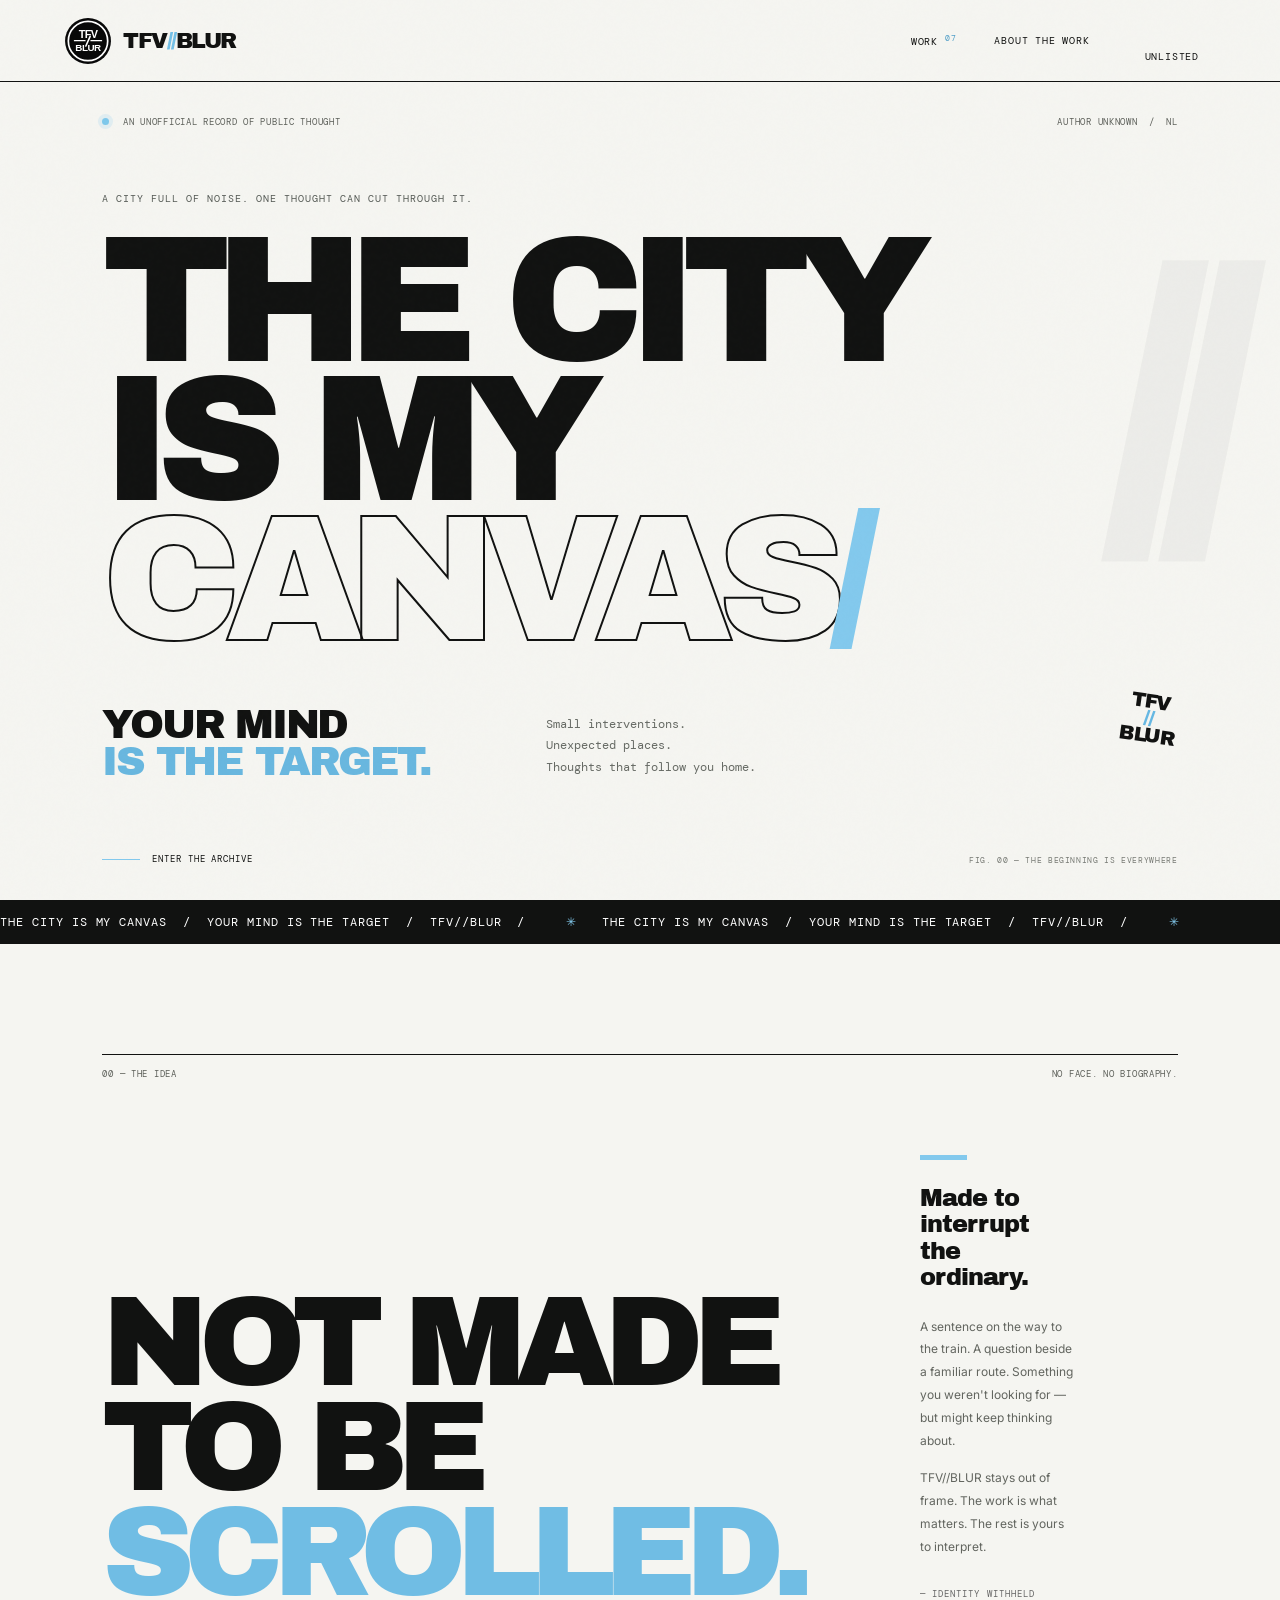
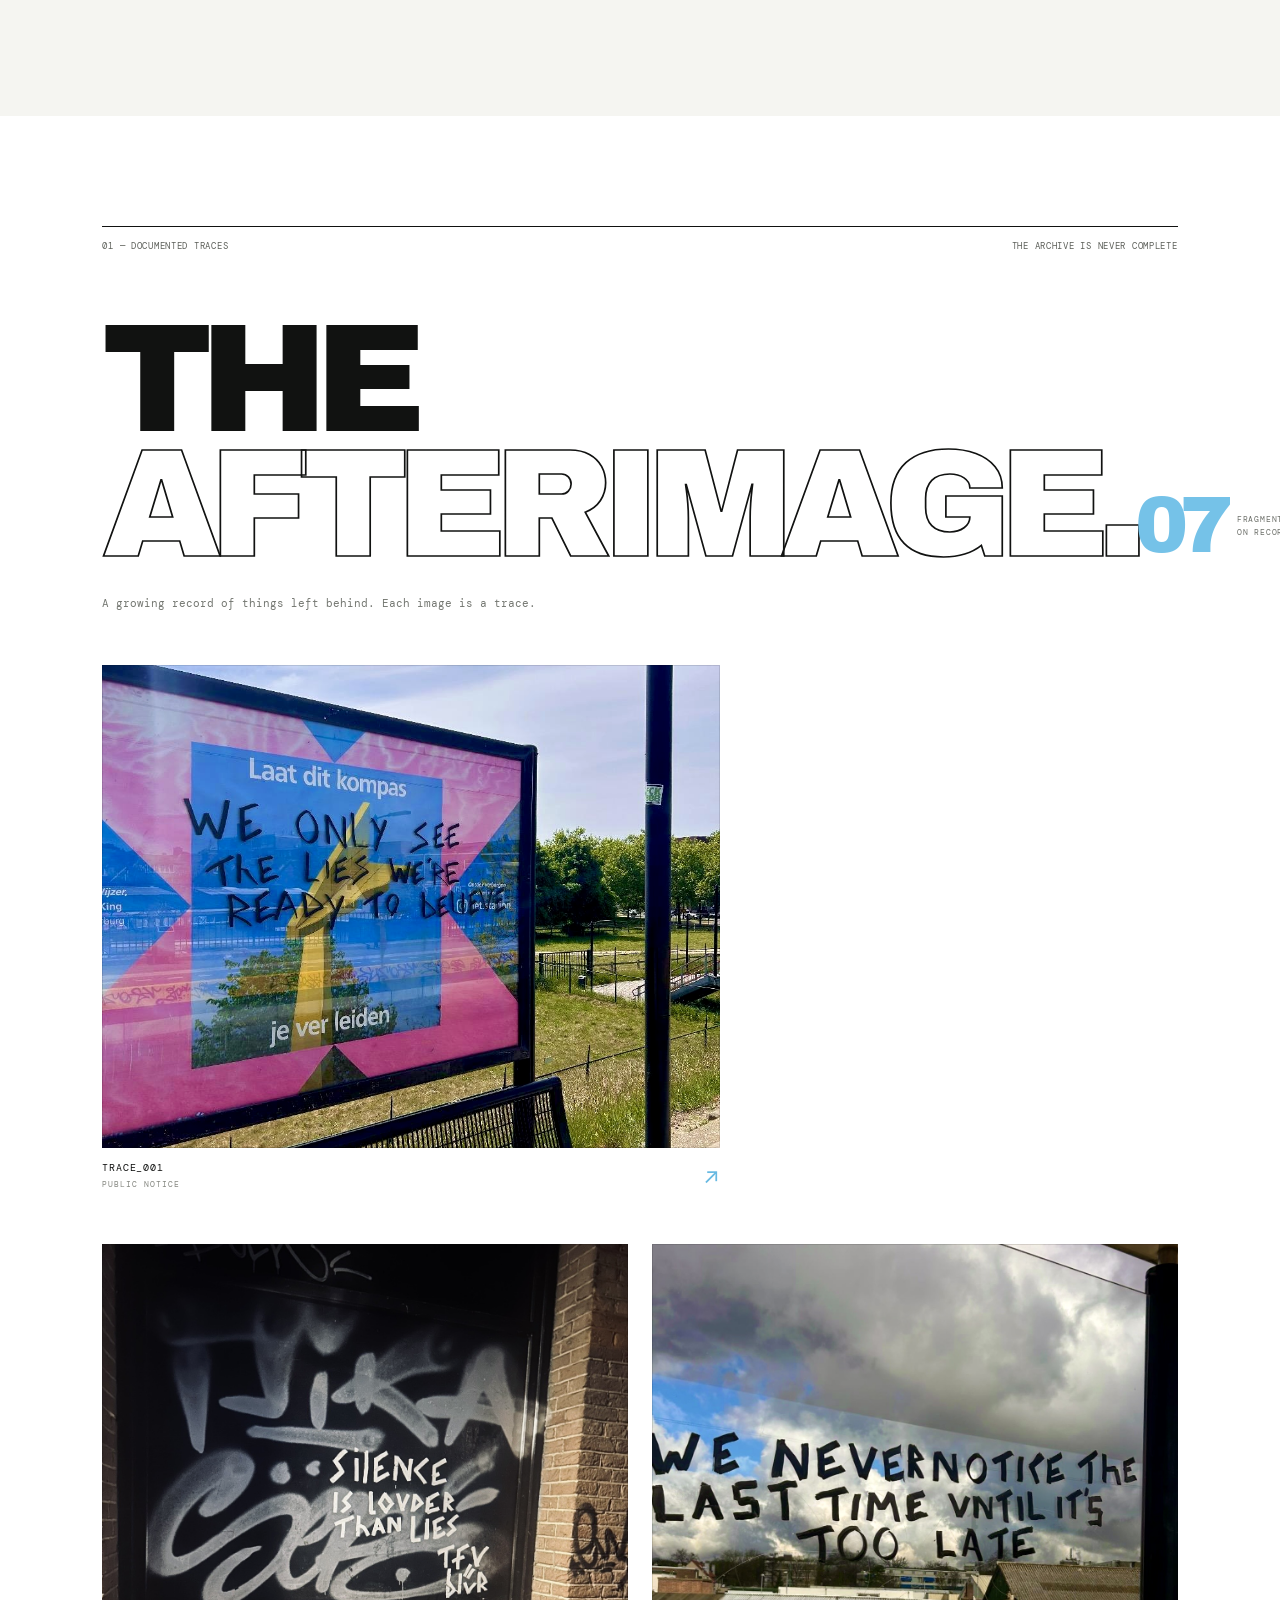
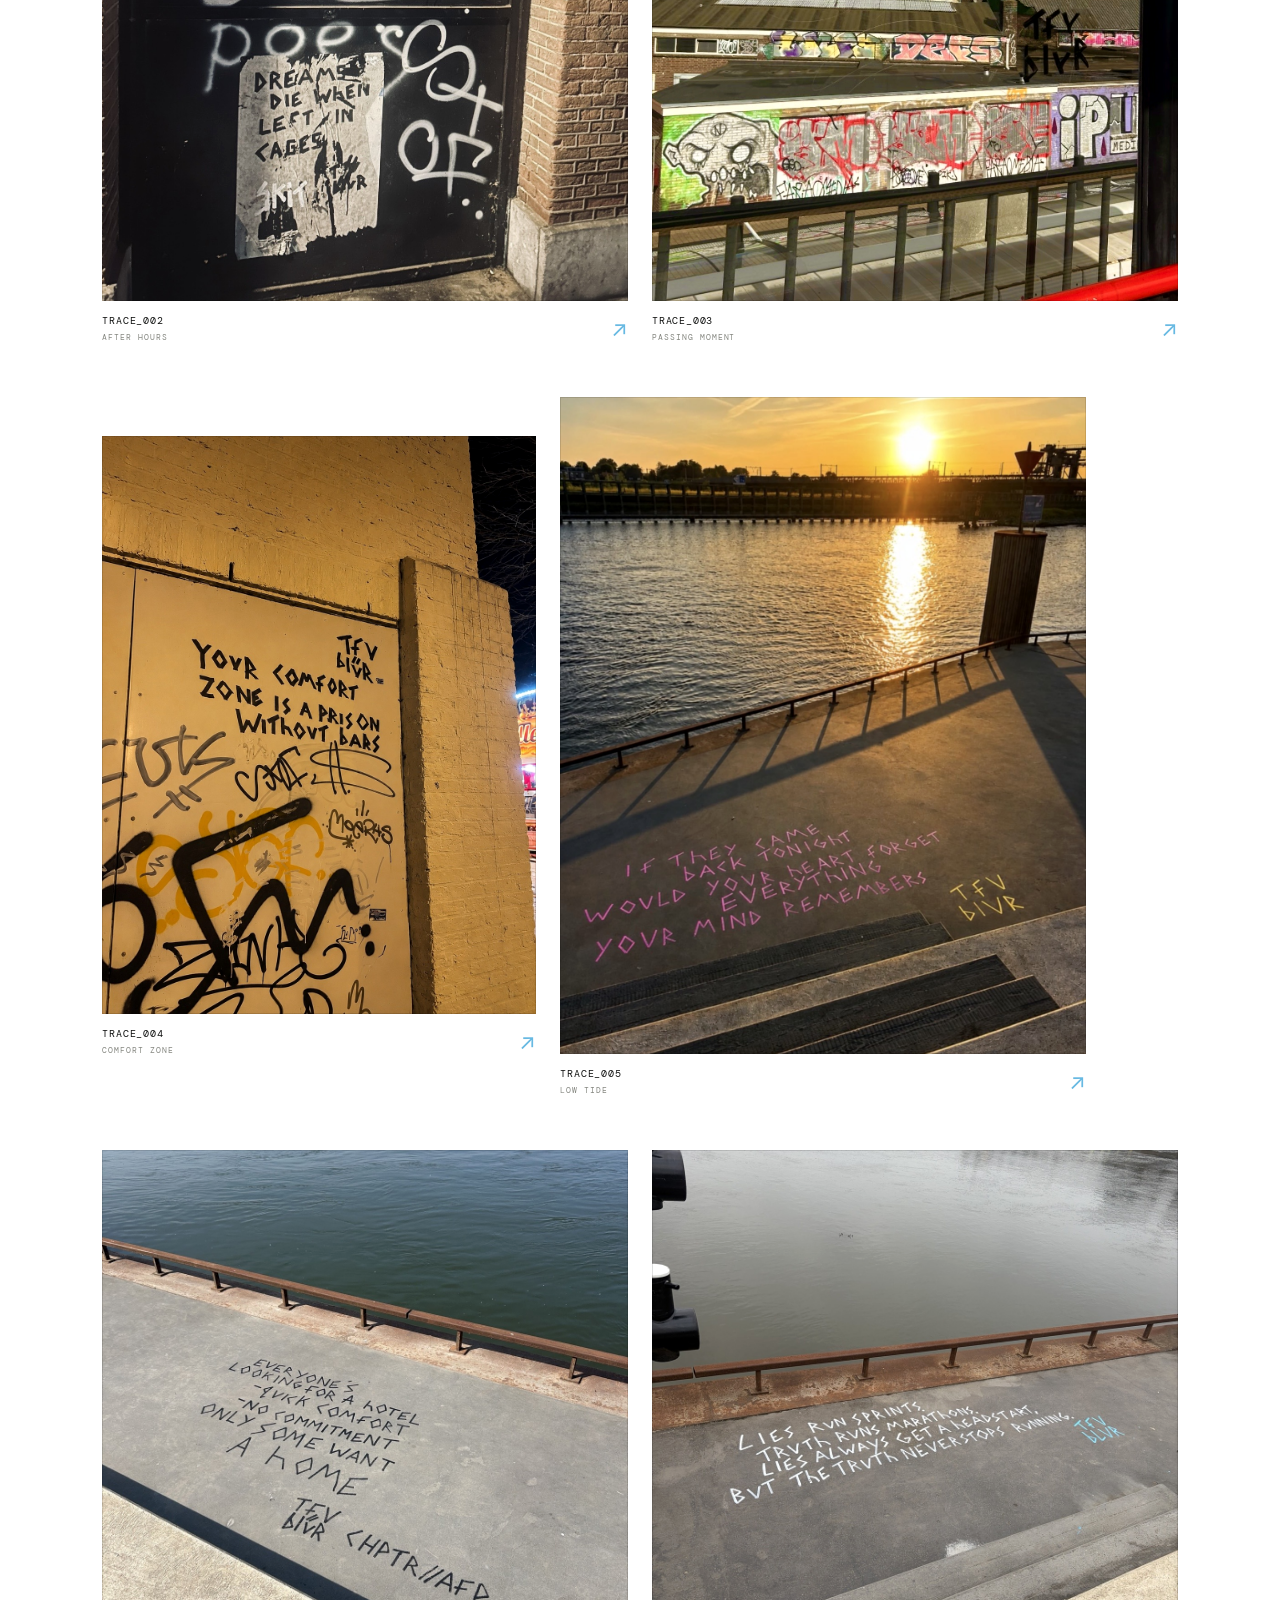
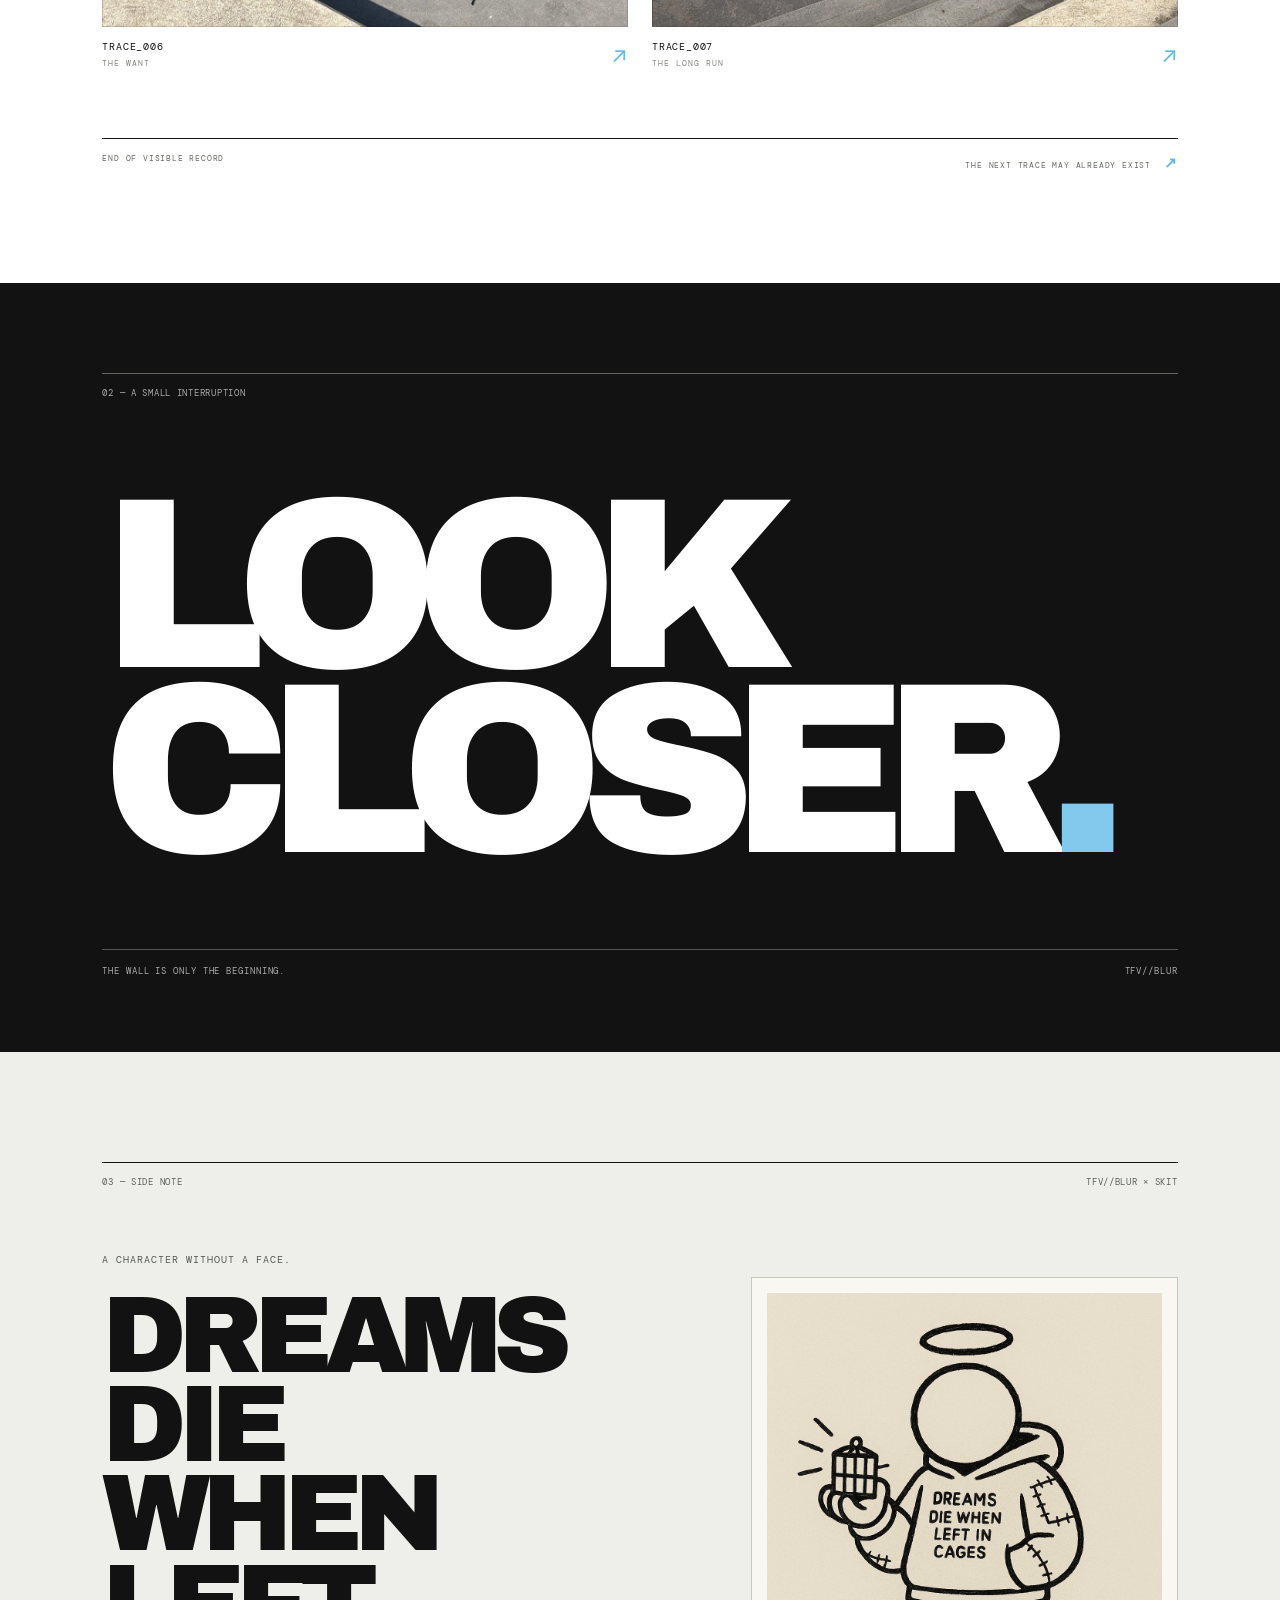
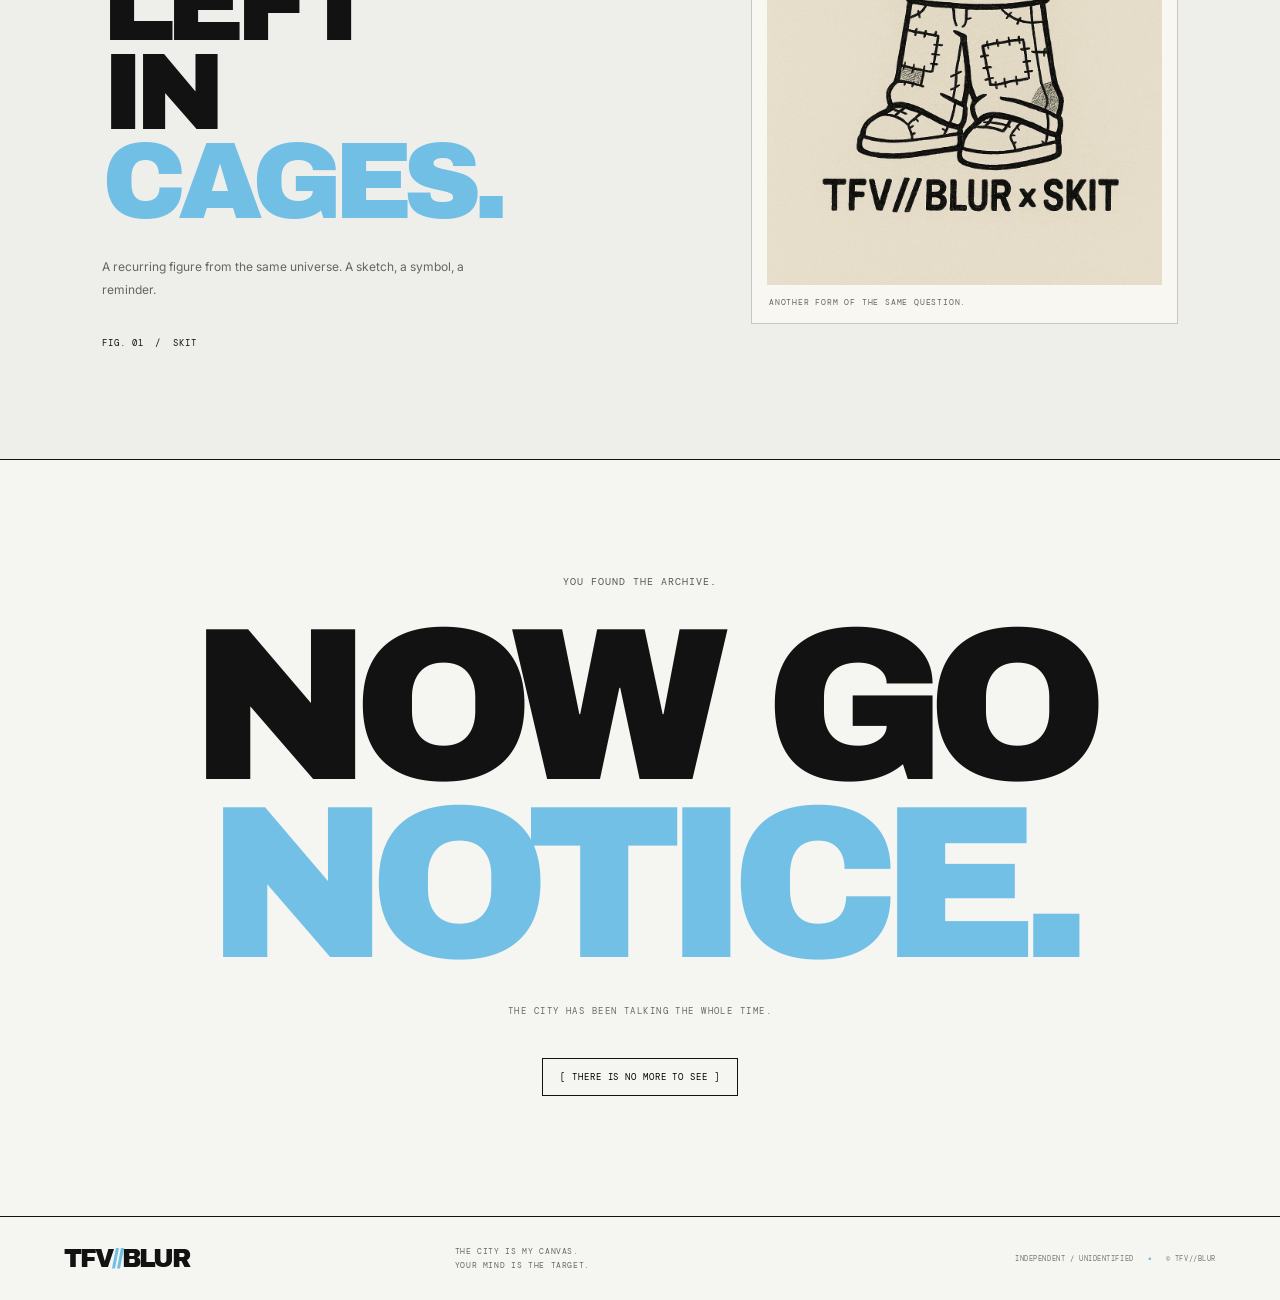
==== index.html @ 95da9dfd "Add files via upload" ====
<!doctype html>
<html lang="en">
<head>
  <meta charset="utf-8">
  <meta name="viewport" content="width=device-width, initial-scale=1">
  <meta name="theme-color" content="#f5f5f1">
  <meta name="description" content="TFV//BLUR — anonymous street interventions. The city is my canvas. Your mind is the target.">
  <title>TFV//BLUR — The city is my canvas</title>
  <link rel="icon" type="image/svg+xml" href="tfv-blur-mark.svg">
  <link rel="stylesheet" href="style.css">
</head>
<body>
  <div class="grain" aria-hidden="true"></div>
  <header class="header">
    <a class="identity" href="#home" aria-label="TFV//BLUR home">
      <img src="tfv-blur-mark.svg" alt="TFV//BLUR emblem">
      <span>TFV<span class="slashes">//</span>BLUR</span>
    </a>
    <button class="nav-toggle" aria-expanded="false" aria-controls="navigation">INDEX <b>+</b></button>
    <nav id="navigation" class="navigation">
      <a href="#archive">WORK <sup>07</sup></a>
      <a href="#about">ABOUT THE WORK</a>
      <button class="secret-open" type="button">UNLISTED</button>
    </nav>
  </header>

  <main id="home">
    <section class="hero">
      <div class="hero-topline"><span><i class="live-dot"></i> AN UNOFFICIAL RECORD OF PUBLIC THOUGHT</span><span>AUTHOR UNKNOWN&nbsp; / &nbsp;NL</span></div>
      <div class="hero-main">
        <p class="kicker">A CITY FULL OF NOISE. ONE THOUGHT CAN CUT THROUGH IT.</p>
        <h1>THE CITY<br>IS MY <span class="outline-word">CANVAS<span class="blue-slash">/</span></span></h1>
        <div class="hero-bottom">
          <p class="target">YOUR MIND<br><span>IS THE TARGET.</span></p>
          <p class="hero-description">Small interventions.<br>Unexpected places.<br>Thoughts that follow you home.</p>
        </div>
      </div>
      <div class="hero-side-mark">TFV<br><span>//</span><br>BLUR</div>
      <a class="scroll-link" href="#archive"><span></span> ENTER THE ARCHIVE</a>
      <div class="hero-index">FIG. 00 — THE BEGINNING IS EVERYWHERE</div>
    </section>

    <div class="ticker" aria-hidden="true"><div class="ticker-track"><span>THE CITY IS MY CANVAS&nbsp; / &nbsp;YOUR MIND IS THE TARGET&nbsp; / &nbsp;TFV//BLUR&nbsp; / &nbsp;</span><span>THE CITY IS MY CANVAS&nbsp; / &nbsp;YOUR MIND IS THE TARGET&nbsp; / &nbsp;TFV//BLUR&nbsp; / &nbsp;</span></div></div>

    <section class="statement" id="about">
      <div class="section-label"><span>00 — THE IDEA</span><span>NO FACE. NO BIOGRAPHY.</span></div>
      <div class="statement-grid">
        <h2>NOT MADE<br>TO BE <span>SCROLLED.</span></h2>
        <div class="statement-copy">
          <span class="blue-rule"></span>
          <p>Made to interrupt the ordinary.</p>
          <p class="body-copy">A sentence on the way to the train. A question beside a familiar route. Something you weren't looking for — but might keep thinking about.</p>
          <p class="body-copy">TFV//BLUR stays out of frame. The work is what matters. The rest is yours to interpret.</p>
          <span class="signature">— IDENTITY WITHHELD</span>
        </div>
      </div>
    </section>

    <section class="archive" id="archive">
      <div class="section-label"><span>01 — DOCUMENTED TRACES</span><span>THE ARCHIVE IS NEVER COMPLETE</span></div>
      <div class="archive-heading"><h2>THE<br><span>AFTERIMAGE.</span></h2><div class="archive-number"><strong>07</strong><span>FRAGMENTS<br>ON RECORD</span></div></div>
      <p class="archive-intro">A growing record of things left behind. Each image is a trace.</p>
      <div class="gallery" id="gallery">
        <button class="piece piece-large" data-piece="0" aria-label="View artwork 001"><span class="photo"><img src="artwork-01.jpg" alt="A handwritten message across a public information billboard" loading="lazy"></span><span class="piece-info"><b>TRACE_001</b><small>PUBLIC NOTICE</small><i>↗</i></span></button>
        <button class="piece" data-piece="1" aria-label="View artwork 002"><span class="photo"><img src="artwork-02.jpg" alt="A message painted on a dark urban wall" loading="lazy"></span><span class="piece-info"><b>TRACE_002</b><small>AFTER HOURS</small><i>↗</i></span></button>
        <button class="piece" data-piece="2" aria-label="View artwork 003"><span class="photo"><img src="artwork-03.jpg" alt="A handwritten thought on a glass shelter overlooking rooftops" loading="lazy"></span><span class="piece-info"><b>TRACE_003</b><small>PASSING MOMENT</small><i>↗</i></span></button>
        <button class="piece piece-tall" data-piece="3" aria-label="View artwork 004"><span class="photo"><img src="artwork-04.jpg" alt="A handwritten message on a wall in warm street light" loading="lazy"></span><span class="piece-info"><b>TRACE_004</b><small>COMFORT ZONE</small><i>↗</i></span></button>
        <button class="piece" data-piece="4" aria-label="View artwork 005"><span class="photo"><img src="artwork-05.jpg" alt="A pink handwritten message on a waterside promenade at sunset" loading="lazy"></span><span class="piece-info"><b>TRACE_005</b><small>LOW TIDE</small><i>↗</i></span></button>
        <button class="piece piece-wide" data-piece="5" aria-label="View artwork 006"><span class="photo"><img src="artwork-06.jpg" alt="A handwritten message on a riverside concrete walkway" loading="lazy"></span><span class="piece-info"><b>TRACE_006</b><small>THE WANT</small><i>↗</i></span></button>
        <button class="piece piece-wide" data-piece="6" aria-label="View artwork 007"><span class="photo"><img src="artwork-07.jpg" alt="A white handwritten message beside the water" loading="lazy"></span><span class="piece-info"><b>TRACE_007</b><small>THE LONG RUN</small><i>↗</i></span></button>
      </div>
      <div class="archive-end"><span>END OF VISIBLE RECORD</span><span>THE NEXT TRACE MAY ALREADY EXIST <b>↗</b></span></div>
    </section>

    <section class="blackout"><div class="blackout-inner"><span class="section-label">02 — A SMALL INTERRUPTION</span><p>LOOK<br>CLOSER<span class="blue-slash">.</span></p><div class="blackout-foot"><span>THE WALL IS ONLY THE BEGINNING.</span><span>TFV//BLUR</span></div></div></section>

    <section class="side-project">
      <div class="section-label"><span>03 — SIDE NOTE</span><span>TFV//BLUR × SKIT</span></div>
      <div class="skit-layout"><div class="skit-copy"><p class="kicker">A CHARACTER WITHOUT A FACE.</p><h2>DREAMS DIE<br>WHEN LEFT<br>IN <span>CAGES.</span></h2><p>A recurring figure from the same universe. A sketch, a symbol, a reminder.</p><span class="skit-credit">FIG. 01&nbsp; / &nbsp;SKIT</span></div><figure><img src="skit-halo.jpg" alt="Faceless SKIT character holding a small cage" loading="lazy"><figcaption>ANOTHER FORM OF THE SAME QUESTION.</figcaption></figure></div>
    </section>

    <section class="closing"><span class="kicker">YOU FOUND THE ARCHIVE.</span><h2>NOW GO<br><span>NOTICE.</span></h2><p>THE CITY HAS BEEN TALKING THE WHOLE TIME.</p><button class="secret-open closing-secret" type="button">[ THERE IS NO MORE TO SEE ]</button></section>
  </main>

  <footer class="footer"><a href="#home" class="footer-logo">TFV<span>//</span>BLUR</a><p>THE CITY IS MY CANVAS.<br>YOUR MIND IS THE TARGET.</p><div class="footer-meta"><span>INDEPENDENT / UNIDENTIFIED</span><button class="dot-secret" aria-label="A tiny secret" title="?">·</button><span>© TFV//BLUR</span></div></footer>

  <div class="viewer" id="viewer" aria-hidden="true"><button class="viewer-close" aria-label="Close">×</button><button class="viewer-prev" aria-label="Previous">←</button><figure><img id="viewer-image" src="" alt=""><figcaption><span id="viewer-id"></span><span id="viewer-tag"></span></figcaption></figure><button class="viewer-next" aria-label="Next">→</button></div>
  <div class="terminal" id="terminal" aria-hidden="true"><div class="terminal-box"><div class="terminal-head"><span>UNKNOWN CONSOLE / TFV//BLUR</span><button class="terminal-close" aria-label="Close">×</button></div><div class="terminal-body"><div id="terminal-output"><p>CONNECTION FOUND.</p><p>IDENTITY: WITHHELD.</p><p>TYPE <b>help</b> TO CONTINUE.</p></div><form id="terminal-form"><label for="terminal-input">visitor@street:~$</label><input id="terminal-input" autocomplete="off" spellcheck="false"></form></div></div></div>
  <script src="script.js"></script>
</body>
</html>
---- style.css ----
@import url('https://fonts.googleapis.com/css2?family=Archivo+Black&family=DM+Mono:wght@400;500&family=Inter:wght@400;500;600;700;800;900&display=swap');
:root{--paper:#f5f5f1;--white:#fff;--ink:#111211;--muted:#747671;--blue:#83c9ed;--line:#c9cbc6;--display:'Archivo Black','Arial Black',Impact,sans-serif;--body:Inter,Arial,sans-serif;--mono:'DM Mono',monospace}*{box-sizing:border-box}html{scroll-behavior:smooth}body{margin:0;background:var(--paper);color:var(--ink);font-family:var(--body);-webkit-font-smoothing:antialiased}.grain{position:fixed;inset:0;pointer-events:none;z-index:30;opacity:.08;background-image:url("data:image/svg+xml,%3Csvg viewBox='0 0 180 180' xmlns='http://www.w3.org/2000/svg'%3E%3Cfilter id='n'%3E%3CfeTurbulence type='fractalNoise' baseFrequency='.9' numOctaves='3' stitchTiles='stitch'/%3E%3C/filter%3E%3Crect width='100%25' height='100%25' filter='url(%23n)' opacity='.18'/%3E%3C/svg%3E")}.header{height:82px;padding:0 5vw;display:flex;align-items:center;justify-content:space-between;border-bottom:1px solid var(--ink);background:var(--paper);position:relative;z-index:10}.identity{display:flex;align-items:center;gap:11px;text-decoration:none;color:var(--ink);font:22px var(--display);letter-spacing:-1.5px}.identity img{width:48px;height:48px;display:block}.slashes,.footer-logo span{color:#72bfe6}.navigation{display:flex;gap:38px;align-items:center}.navigation a,.navigation button,.nav-toggle{font:10px var(--mono);letter-spacing:.08em;color:var(--ink);text-decoration:none;background:none;border:0;cursor:pointer}.navigation a:hover,.navigation button:hover{color:#4c9dc7}.navigation sup{color:#4c9dc7}.nav-toggle{display:none}.hero{min-height:760px;height:calc(100svh - 82px);max-height:1020px;position:relative;padding:35px 8vw 75px;display:flex;flex-direction:column;justify-content:center;overflow:hidden}.hero:after{content:'//';position:absolute;right:5vw;top:22%;font:clamp(180px,30vw,430px)/.8 var(--display);letter-spacing:-.13em;color:rgba(0,0,0,.035);pointer-events:none}.hero-topline,.section-label{display:flex;justify-content:space-between;gap:20px;font:9px var(--mono);letter-spacing:.08em;color:#5d605a}.hero-topline{position:absolute;top:34px;left:8vw;right:8vw}.live-dot{display:inline-block;width:7px;height:7px;border-radius:50%;background:#7ec8eb;margin-right:8px;box-shadow:0 0 0 4px rgba(126,200,235,.18)}.hero-main{position:relative;z-index:1;margin-top:30px}.kicker{font:10px var(--mono);letter-spacing:.1em;color:#555a55;margin:0 0 27px}.hero h1{font:clamp(90px,14vw,205px)/.78 var(--display);letter-spacing:-.09em;text-transform:uppercase;margin:0;max-width:1100px}.outline-word{color:transparent;-webkit-text-stroke:2px var(--ink);position:relative}.blue-slash{color:var(--blue);-webkit-text-stroke:0}.hero-bottom{display:flex;align-items:flex-end;gap:9vw;margin-top:55px}.target{font:clamp(24px,3.2vw,43px)/.91 var(--display);letter-spacing:-.055em;margin:0}.target span{color:#68b7df}.hero-description{font:12px/1.8 var(--mono);color:#666a64;margin:0 0 2px}.hero-side-mark{position:absolute;right:8vw;bottom:19%;font:20px/.86 var(--display);text-align:center;letter-spacing:-.06em;transform:rotate(8deg)}.hero-side-mark span{color:#65b8e3}.scroll-link{position:absolute;bottom:35px;left:8vw;text-decoration:none;color:var(--ink);font:9px var(--mono);letter-spacing:.1em;display:flex;align-items:center;gap:12px}.scroll-link span{height:1px;width:38px;background:var(--blue)}.hero-index{position:absolute;bottom:35px;right:8vw;color:#777a74;font:8px var(--mono);letter-spacing:.08em}.ticker{overflow:hidden;background:var(--ink);color:var(--white);border-top:1px solid var(--ink);border-bottom:1px solid var(--ink);white-space:nowrap;padding:13px 0}.ticker-track{display:flex;width:max-content;animation:marquee 34s linear infinite}.ticker-track span{font:12px var(--mono);letter-spacing:.08em;padding-right:25px}.ticker-track span:after{content:'✳';color:var(--blue);padding-left:25px}@keyframes marquee{to{transform:translateX(-50%)}}.statement,.archive,.side-project{padding:110px 8vw}.section-label{border-top:1px solid var(--ink);padding-top:13px}.statement-grid{display:grid;grid-template-columns:1.4fr .6fr;gap:9vw;margin-top:75px;align-items:end}.statement h2,.archive-heading h2,.skit-copy h2,.closing h2{font:clamp(70px,10vw,145px)/.82 var(--display);letter-spacing:-.085em;margin:0;text-transform:uppercase}.statement h2 span{color:#70bde4}.statement-copy{max-width:380px;padding-bottom:6px}.blue-rule{display:block;width:47px;height:5px;background:var(--blue);margin-bottom:25px}.statement-copy>p:first-of-type{font:24px/1.1 var(--display);letter-spacing:-.04em;margin:0 0 25px}.body-copy{font:12px/1.9 var(--body);color:#62655f;margin:0 0 15px}.signature{display:block;margin-top:29px;font:9px var(--mono);letter-spacing:.12em;color:#666}.archive{background:#fff}.archive-heading{display:flex;justify-content:space-between;align-items:flex-end;margin-top:65px}.archive-heading h2{font-size:clamp(80px,12vw,170px)}.archive-heading h2 span{color:transparent;-webkit-text-stroke:1.7px var(--ink)}.archive-number{display:flex;align-items:center;gap:12px;padding-bottom:10px}.archive-number strong{font:80px/.8 var(--display);letter-spacing:-.1em;color:#75c2e8}.archive-number span{font:8px/1.7 var(--mono);letter-spacing:.1em;color:#6d706a}.archive-intro{font:11px var(--mono);color:#747771;margin:28px 0 55px}.gallery{display:grid;grid-template-columns:repeat(12,1fr);gap:55px 24px}.piece{grid-column:span 6;border:0;padding:0;background:none;text-align:left;cursor:pointer;min-width:0;color:var(--ink)}.piece-large{grid-column:span 7}.piece-tall{grid-column:span 5}.piece-wide{grid-column:span 6}.photo{display:block;overflow:hidden;background:#e7e8e4;aspect-ratio:4/5;position:relative}.piece-large .photo{aspect-ratio:1.28}.piece-tall .photo{aspect-ratio:3/4}.piece-wide .photo{aspect-ratio:1.1}.photo:after{content:'';position:absolute;inset:0;border:1px solid rgba(0,0,0,.12);pointer-events:none}.photo img{width:100%;height:100%;display:block;object-fit:cover;transition:transform .65s cubic-bezier(.2,.7,.2,1),filter .4s;filter:contrast(1.025)}.piece:hover .photo img{transform:scale(1.025);filter:contrast(1.08)}.piece-info{display:grid;grid-template-columns:1fr auto;grid-template-rows:auto auto;padding-top:13px;gap:5px 15px}.piece-info b{font:10px var(--mono);letter-spacing:.08em}.piece-info small{font:8px var(--mono);letter-spacing:.12em;color:#858780}.piece-info i{grid-column:2;grid-row:1/3;font:22px var(--body);font-style:normal;color:#67b9e2;align-self:center}.archive-end{margin-top:70px;border-top:1px solid var(--ink);padding-top:14px;display:flex;justify-content:space-between;gap:20px;font:8px var(--mono);letter-spacing:.1em;color:#696c66}.archive-end b{color:#65b8e3;font-size:15px;margin-left:7px}.blackout{background:var(--ink);color:var(--white);padding:90px 8vw 75px;overflow:hidden}.blackout-inner{max-width:1400px;margin:auto}.blackout .section-label{border-color:#646660;color:#aaa}.blackout p{font:clamp(100px,19vw,260px)/.76 var(--display);letter-spacing:-.1em;margin:95px 0 85px}.blackout-foot{display:flex;justify-content:space-between;border-top:1px solid #555;padding-top:15px;font:9px var(--mono);letter-spacing:.1em;color:#aaa}.side-project{background:#eeefeb}.skit-layout{display:grid;grid-template-columns:1fr .8fr;gap:9vw;align-items:center;margin-top:65px}.skit-copy .kicker{margin-bottom:25px}.skit-copy h2{font-size:clamp(65px,8.5vw,120px)}.skit-copy h2 span{color:#72bfe6}.skit-copy>p:not(.kicker){font:12px/1.9 var(--body);color:#646760;max-width:370px;margin-top:30px}.skit-credit{display:block;margin-top:35px;font:9px var(--mono);letter-spacing:.1em}.skit-layout figure{margin:0;max-width:480px;background:#f8f7f2;padding:15px;border:1px solid #c5c7c1}.skit-layout figure img{display:block;width:100%;mix-blend-mode:multiply}.skit-layout figcaption{font:8px var(--mono);letter-spacing:.1em;padding:12px 2px 1px;color:#666}.closing{padding:115px 8vw 120px;text-align:center;background:var(--paper);border-top:1px solid var(--ink)}.closing .kicker{display:block}.closing h2{font-size:clamp(100px,17vw,230px);margin:30px 0}.closing h2 span{color:#73c0e7}.closing>p{font:9px var(--mono);letter-spacing:.16em;color:#676b65}.secret-open{margin-top:32px;border:1px solid var(--ink);background:transparent;padding:12px 17px;font:9px var(--mono);letter-spacing:.1em;cursor:pointer;transition:background .2s,color .2s}.secret-open:hover{background:var(--ink);color:white}.footer{border-top:1px solid var(--ink);padding:27px 5vw;display:grid;grid-template-columns:1fr 1fr 1fr;align-items:center;gap:20px}.footer-logo{font:25px var(--display);letter-spacing:-.08em;text-decoration:none;color:var(--ink)}.footer>p{font:8px/1.8 var(--mono);letter-spacing:.08em;color:#676b65;margin:0}.footer-meta{display:flex;justify-content:flex-end;align-items:center;gap:13px;flex-wrap:wrap;font:7px var(--mono);letter-spacing:.08em;color:#777}.dot-secret{border:0;background:none;color:#6bbbe4;font-size:22px;cursor:pointer;padding:0}.viewer,.terminal{position:fixed;inset:0;z-index:50;display:none;align-items:center;justify-content:center;background:rgba(10,11,10,.96);padding:25px}.viewer.open,.terminal.open{display:flex}.viewer figure{margin:0;width:min(760px,78vw);max-height:88vh;display:flex;flex-direction:column;align-items:center}.viewer figure img{max-width:100%;max-height:76vh;object-fit:contain}.viewer figcaption{width:100%;display:flex;justify-content:space-between;color:var(--blue);font:9px var(--mono);letter-spacing:.1em;padding-top:15px}.viewer-close,.viewer-prev,.viewer-next{position:absolute;background:none;border:0;color:white;font-size:32px;cursor:pointer}.viewer-close{top:20px;right:28px}.viewer-prev{left:4vw}.viewer-next{right:4vw}.terminal-box{width:min(640px,100%);background:#101210;border:1px solid #6cbce4;color:#dfe4df;box-shadow:0 15px 80px #0008}.terminal-head{padding:13px 17px;border-bottom:1px solid #3b403d;display:flex;justify-content:space-between;font:9px var(--mono);letter-spacing:.1em}.terminal-close{background:none;border:0;color:white;font-size:20px;cursor:pointer}.terminal-body{padding:28px;font:11px/1.8 var(--mono);min-height:260px}.terminal-body p{margin:0 0 5px}.terminal-body b{color:var(--blue)}#terminal-form{display:flex;gap:10px;margin-top:18px;color:var(--blue)}#terminal-input{background:none;border:0;outline:0;color:white;font:inherit;flex:1;min-width:0}
@media(max-width:760px){.header{height:68px;padding:0 5vw}.identity{font-size:18px}.identity img{width:39px;height:39px}.nav-toggle{display:block}.navigation{display:none;position:absolute;top:68px;left:0;right:0;padding:22px 6vw;background:var(--paper);border-bottom:1px solid var(--ink);flex-direction:column;align-items:flex-start;gap:23px}.navigation.open{display:flex}.hero{height:calc(90svh - 68px);min-height:610px;padding:35px 7vw 75px}.hero-topline{left:7vw;right:7vw;top:24px;font-size:7px}.hero-topline span:last-child{display:none}.hero h1{font-size:clamp(75px,16vw,125px)}.hero-main{margin-top:10px}.kicker{font-size:8px;line-height:1.6;max-width:260px}.hero-bottom{margin-top:42px;gap:20px;align-items:flex-start;flex-direction:column}.target{font-size:32px}.hero-description{font-size:10px}.hero-side-mark{right:8vw;bottom:17%;font-size:14px}.hero-index{display:none}.scroll-link{left:7vw;bottom:29px}.statement,.archive,.side-project{padding:75px 7vw}.section-label{font-size:7px}.statement-grid{grid-template-columns:1fr;gap:38px;margin-top:55px}.statement h2{font-size:clamp(63px,14vw,100px)}.statement-copy{max-width:440px}.archive-heading{margin-top:55px}.archive-heading h2{font-size:clamp(65px,14vw,105px)}.archive-number strong{font-size:52px}.archive-number span{font-size:6px}.archive-intro{font-size:9px;margin:23px 0 37px}.gallery{gap:34px 12px}.piece,.piece-large,.piece-tall,.piece-wide{grid-column:span 6}.piece-large,.piece-wide{grid-column:span 12}.piece .photo,.piece-tall .photo{aspect-ratio:3/4}.piece-large .photo,.piece-wide .photo{aspect-ratio:1.18}.piece-info b{font-size:8px}.piece-info small{font-size:7px}.archive-end{font-size:6px;margin-top:45px}.blackout{padding:75px 7vw 55px}.blackout p{font-size:clamp(90px,19vw,150px);margin:80px 0}.blackout-foot{font-size:7px}.skit-layout{grid-template-columns:1fr;gap:42px;margin-top:50px}.skit-copy h2{font-size:clamp(62px,13vw,100px)}.skit-layout figure{width:min(100%,420px);margin:auto}.closing{padding:85px 6vw}.closing h2{font-size:clamp(85px,18vw,140px)}.closing>p{font-size:7px}.footer{grid-template-columns:1fr 1fr;padding:23px 7vw}.footer>p{grid-column:1/-1;grid-row:2}.footer-meta{font-size:6px}.viewer{padding:15px}.viewer figure{width:88vw}.viewer-prev{left:4px;font-size:24px}.viewer-next{right:4px;font-size:24px}.viewer-close{right:13px;top:8px}}
@media(prefers-reduced-motion:reduce){*,*:before,*:after{scroll-behavior:auto!important;animation:none!important;transition:none!important}}
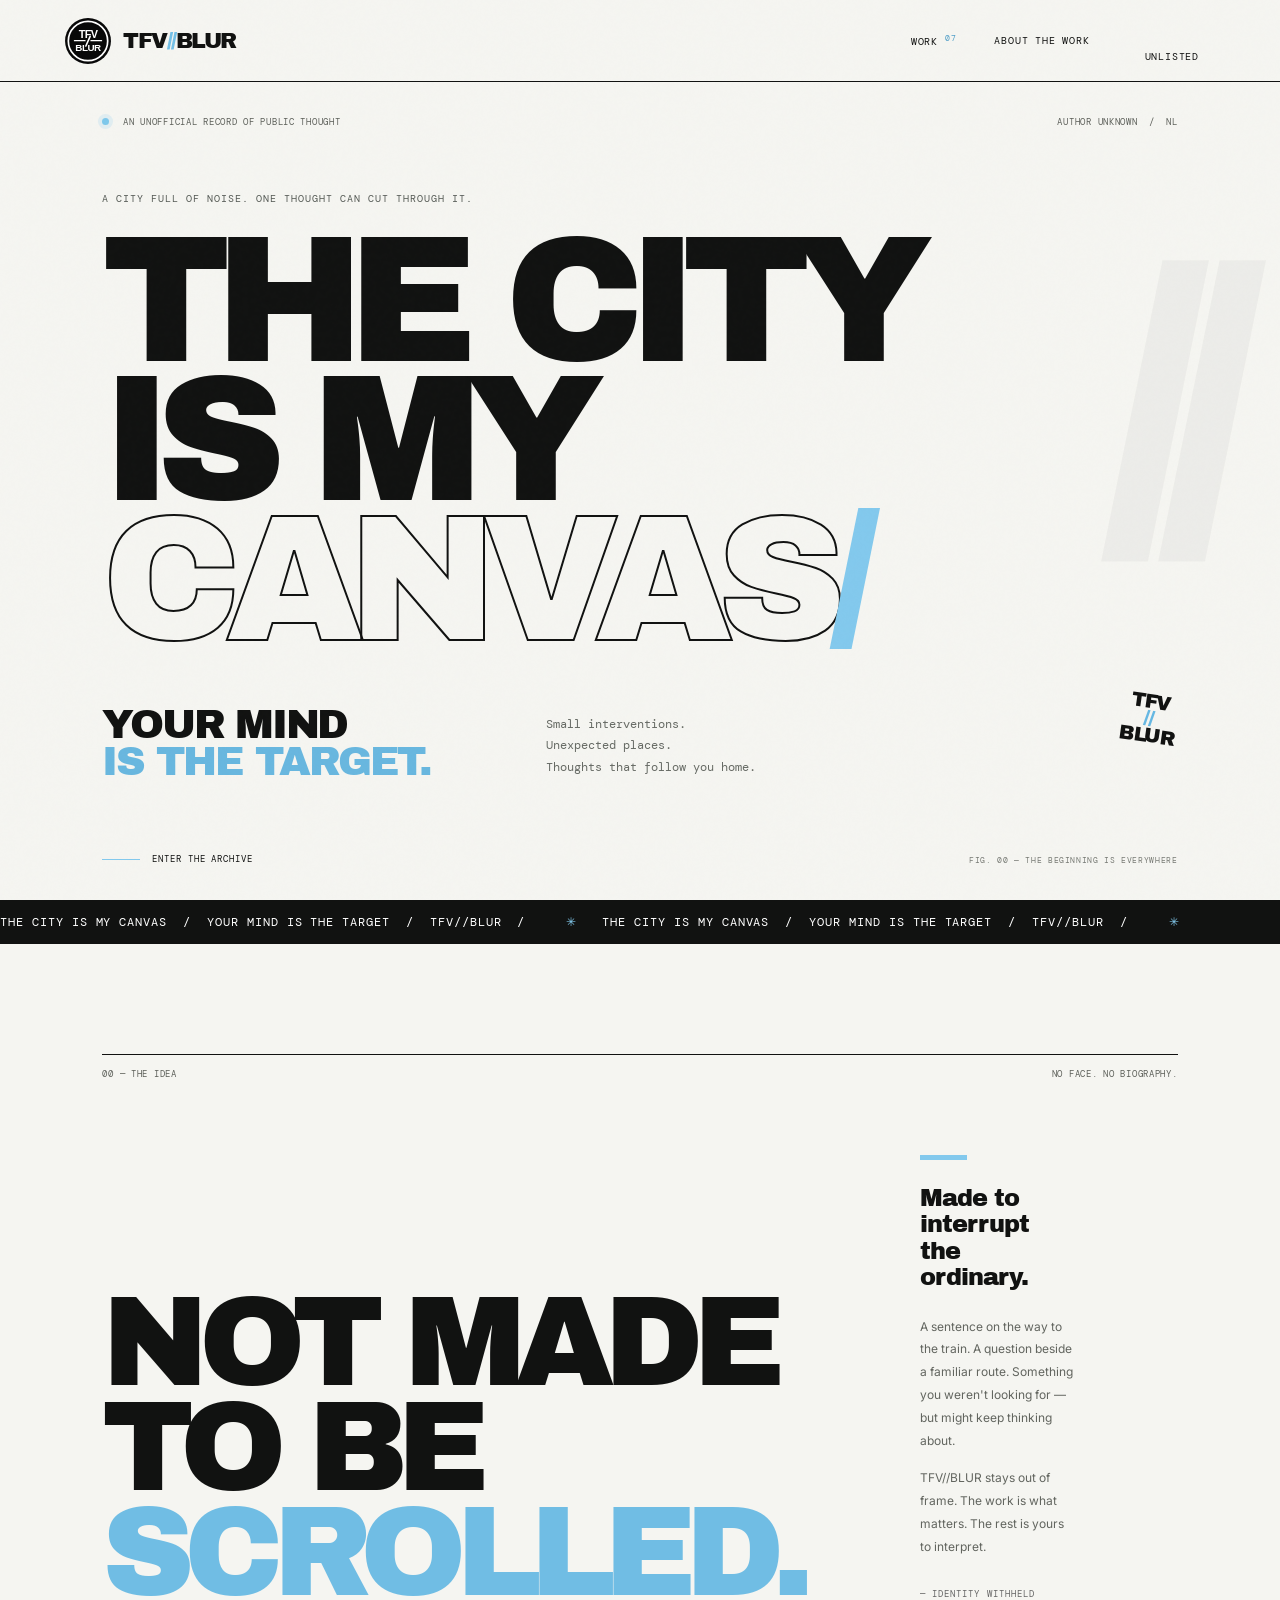
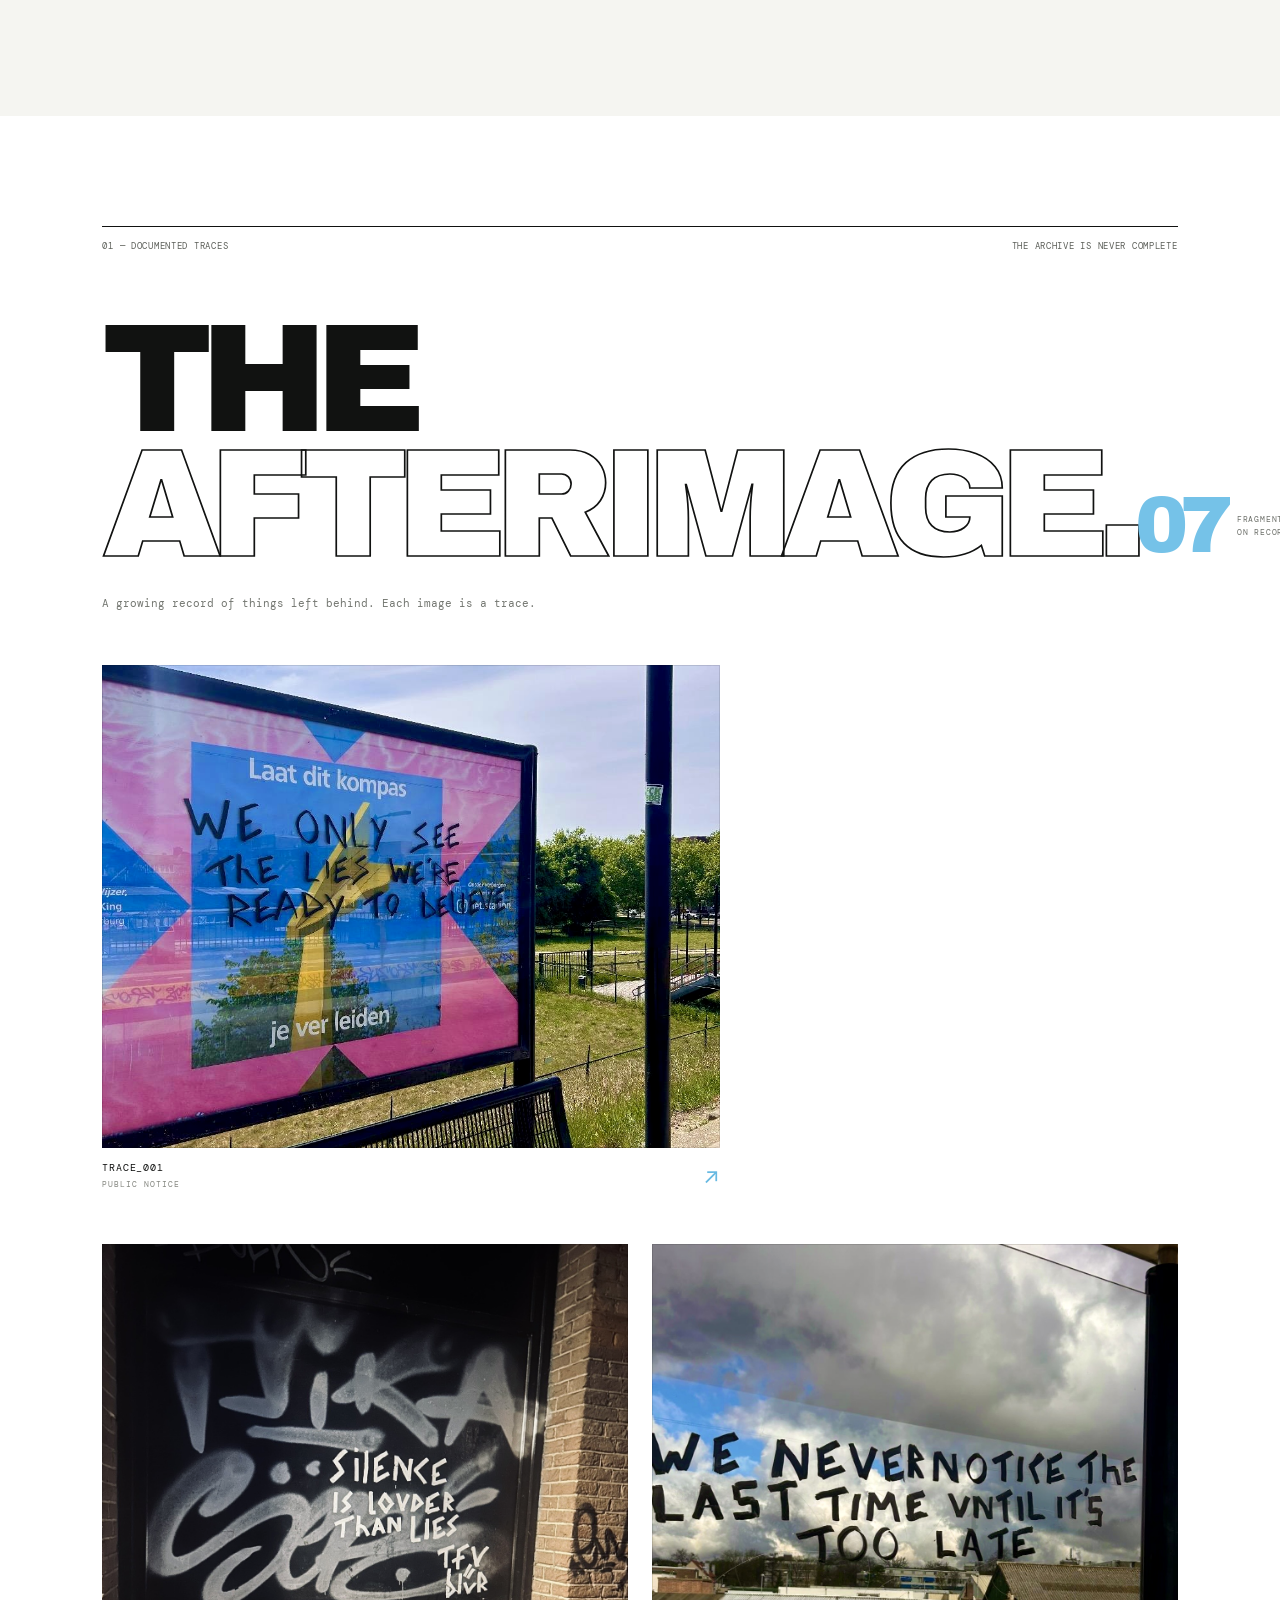
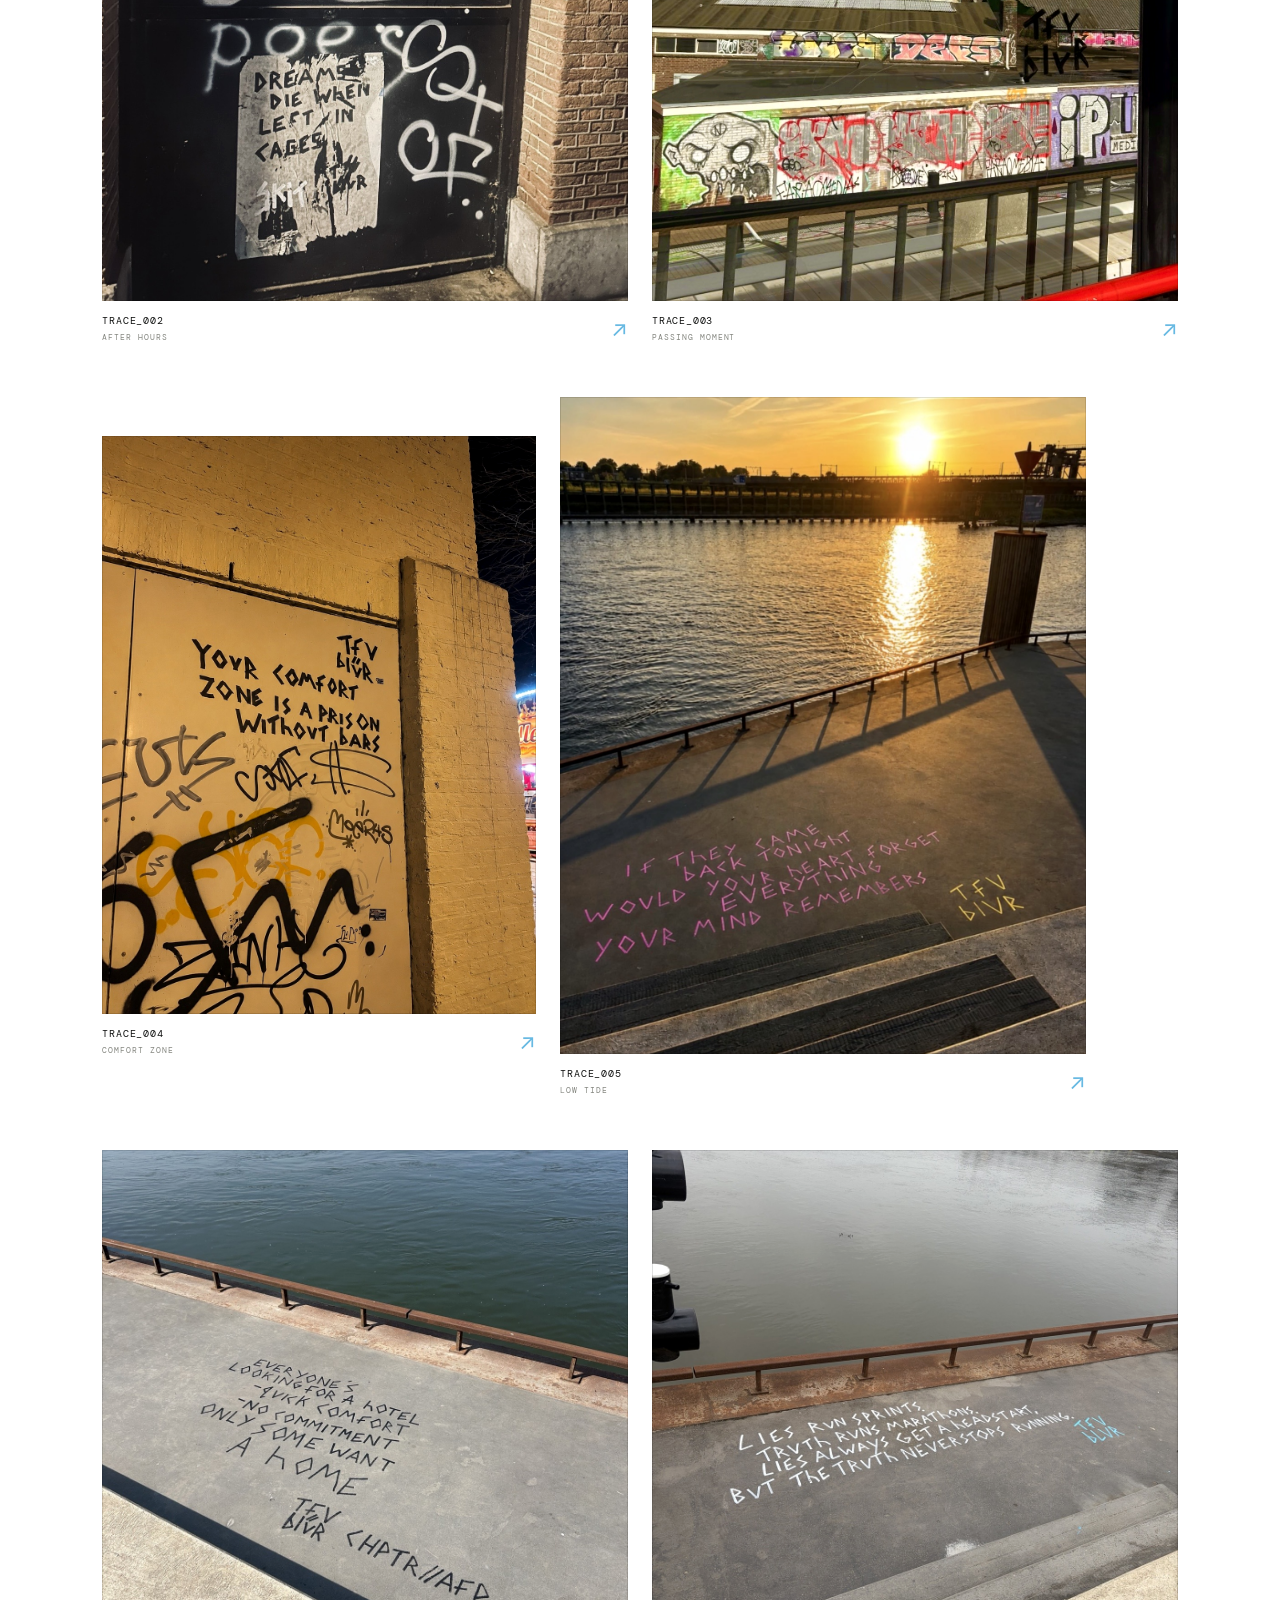
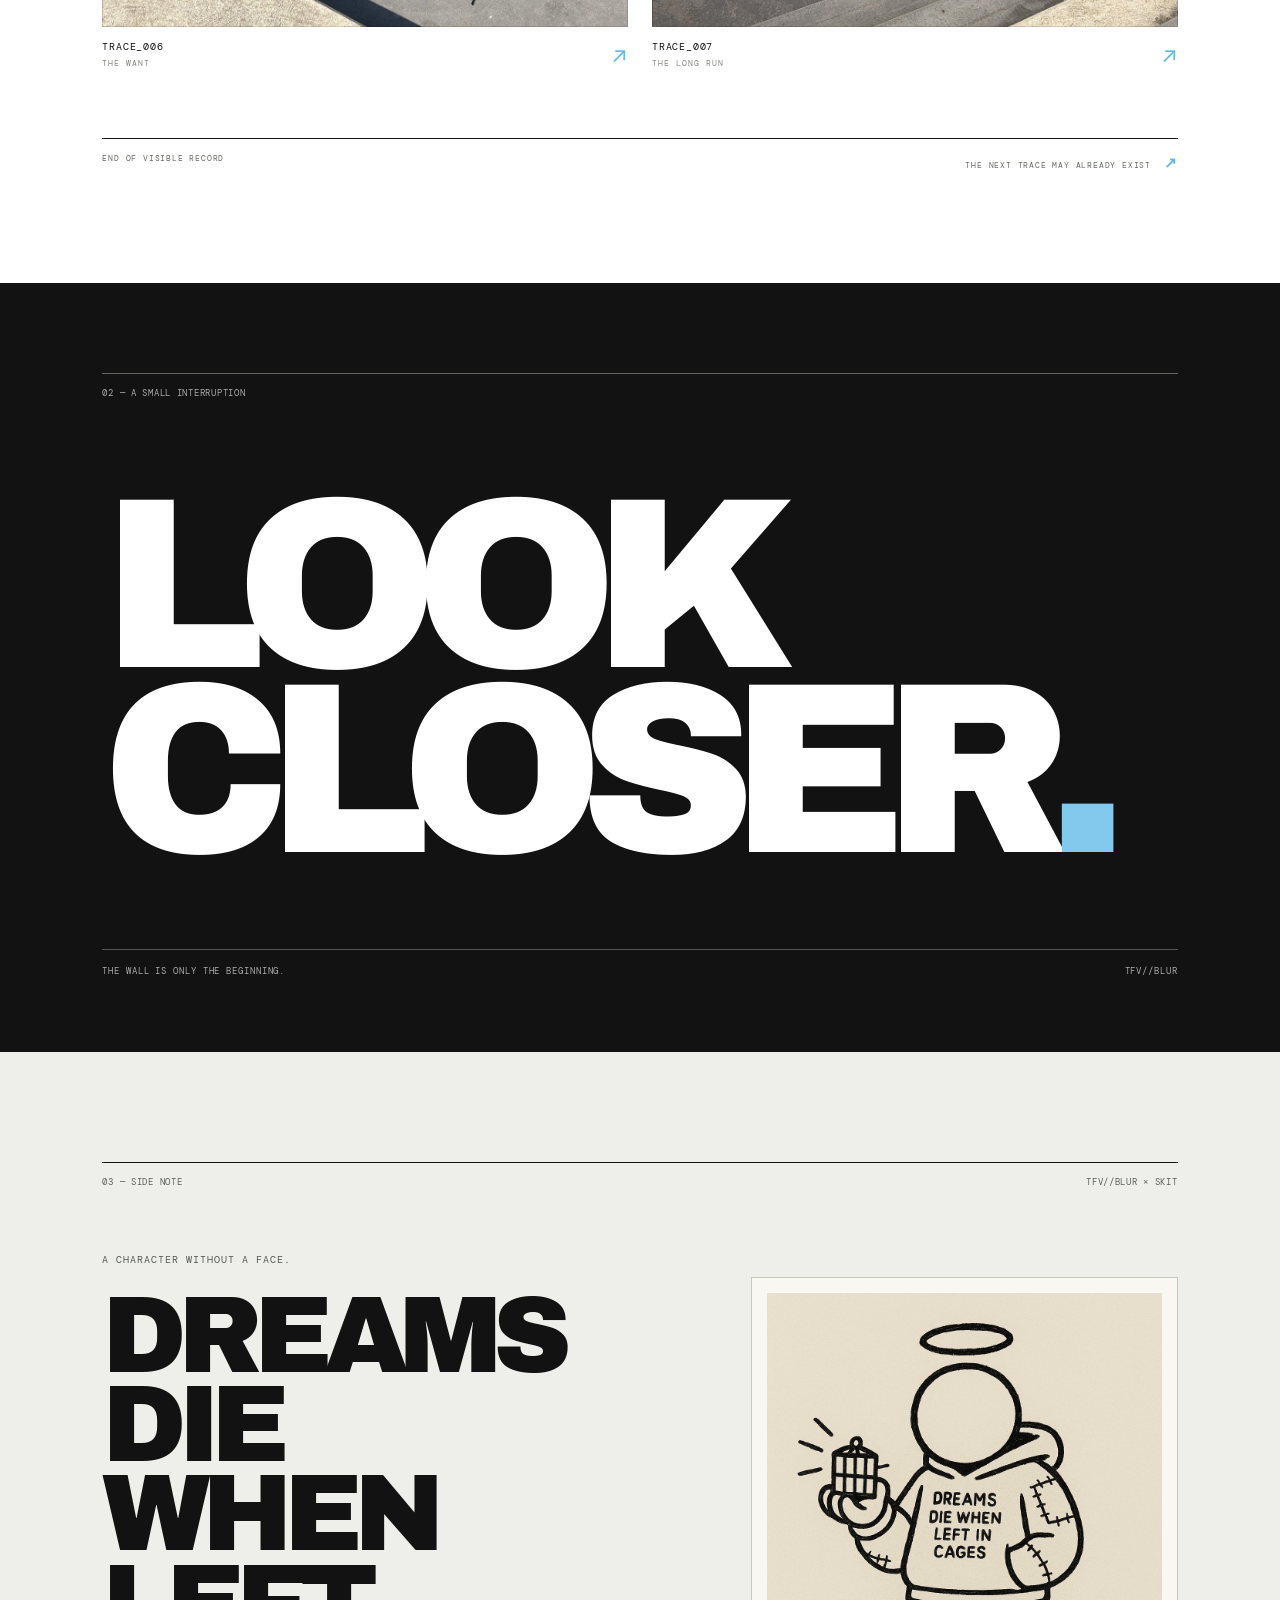
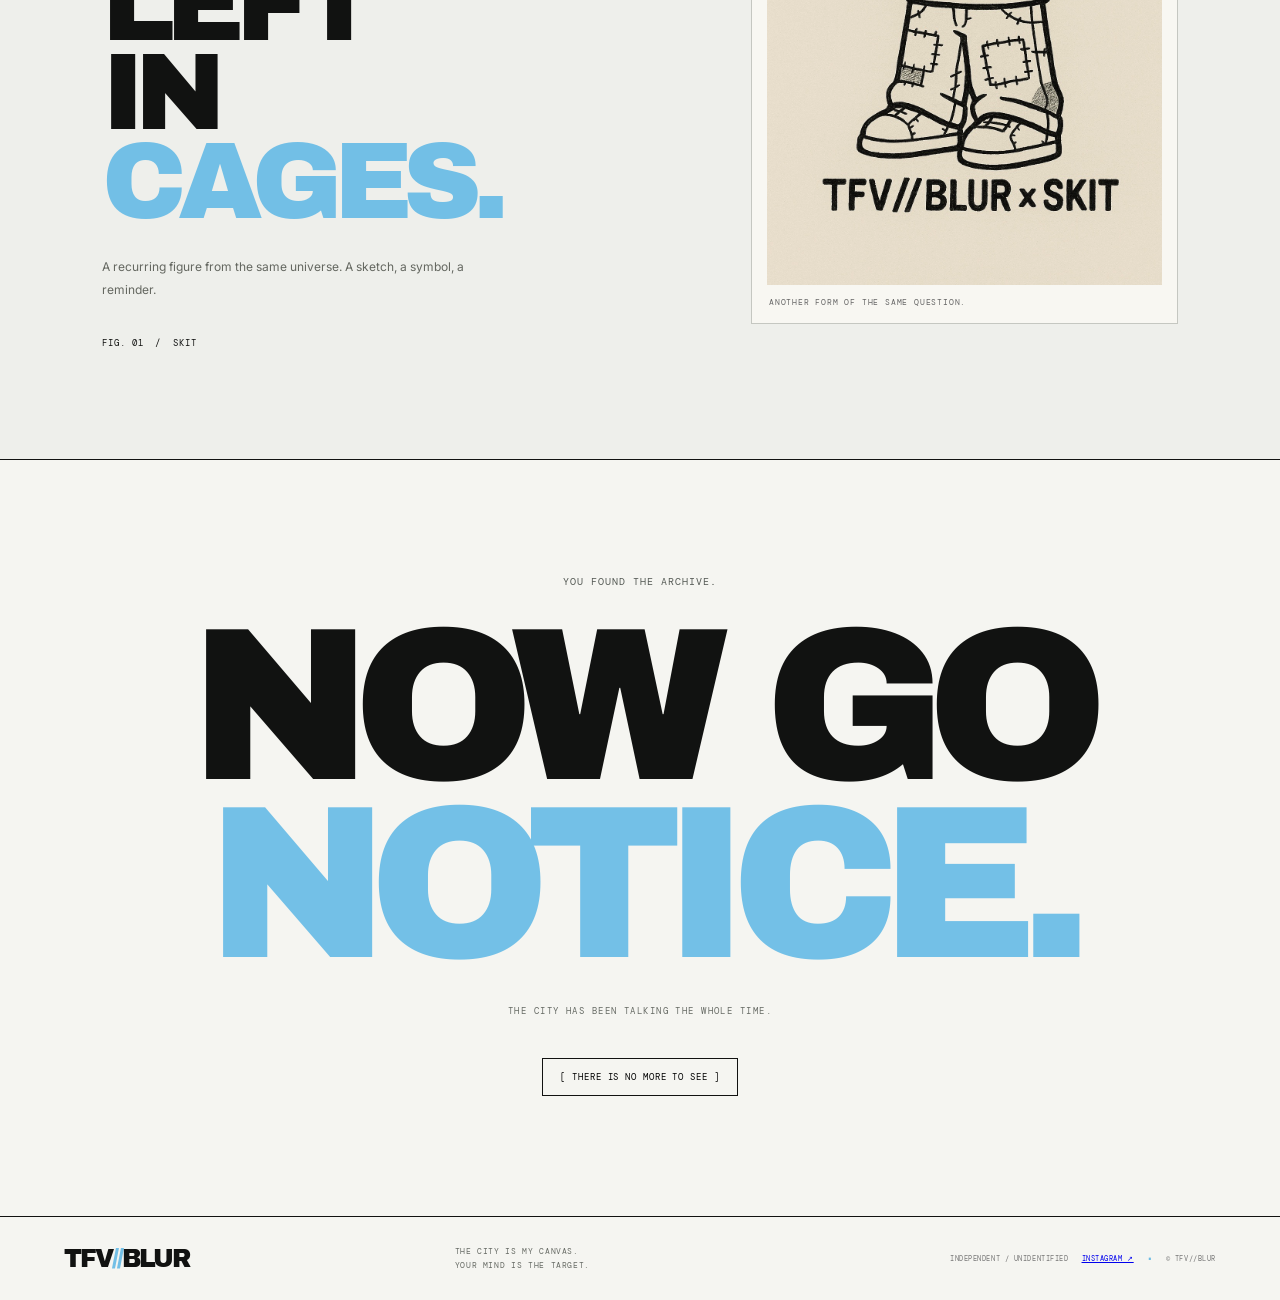
==== commit 2a76a260: "Add TFV//BLUR Instagram link to footer" ====
--- a/index.html
+++ b/index.html
@@ -82,7 +82,7 @@
     <section class="closing"><span class="kicker">YOU FOUND THE ARCHIVE.</span><h2>NOW GO<br><span>NOTICE.</span></h2><p>THE CITY HAS BEEN TALKING THE WHOLE TIME.</p><button class="secret-open closing-secret" type="button">[ THERE IS NO MORE TO SEE ]</button></section>
   </main>
 
-  <footer class="footer"><a href="#home" class="footer-logo">TFV<span>//</span>BLUR</a><p>THE CITY IS MY CANVAS.<br>YOUR MIND IS THE TARGET.</p><div class="footer-meta"><span>INDEPENDENT / UNIDENTIFIED</span><button class="dot-secret" aria-label="A tiny secret" title="?">·</button><span>© TFV//BLUR</span></div></footer>
+  <footer class="footer"><a href="#home" class="footer-logo">TFV<span>//</span>BLUR</a><p>THE CITY IS MY CANVAS.<br>YOUR MIND IS THE TARGET.</p><div class="footer-meta"><span>INDEPENDENT / UNIDENTIFIED</span><a href="https://www.instagram.com/tfv.blur/" target="_blank" rel="noopener noreferrer" aria-label="Visit TFV//BLUR on Instagram">INSTAGRAM ↗</a><button class="dot-secret" aria-label="A tiny secret" title="?">·</button><span>© TFV//BLUR</span></div></footer>
 
   <div class="viewer" id="viewer" aria-hidden="true"><button class="viewer-close" aria-label="Close">×</button><button class="viewer-prev" aria-label="Previous">←</button><figure><img id="viewer-image" src="" alt=""><figcaption><span id="viewer-id"></span><span id="viewer-tag"></span></figcaption></figure><button class="viewer-next" aria-label="Next">→</button></div>
   <div class="terminal" id="terminal" aria-hidden="true"><div class="terminal-box"><div class="terminal-head"><span>UNKNOWN CONSOLE / TFV//BLUR</span><button class="terminal-close" aria-label="Close">×</button></div><div class="terminal-body"><div id="terminal-output"><p>CONNECTION FOUND.</p><p>IDENTITY: WITHHELD.</p><p>TYPE <b>help</b> TO CONTINUE.</p></div><form id="terminal-form"><label for="terminal-input">visitor@street:~$</label><input id="terminal-input" autocomplete="off" spellcheck="false"></form></div></div></div>
--- a/style.css
+++ b/style.css
@@ -2,3 +2,24 @@
 :root{--paper:#f5f5f1;--white:#fff;--ink:#111211;--muted:#747671;--blue:#83c9ed;--line:#c9cbc6;--display:'Archivo Black','Arial Black',Impact,sans-serif;--body:Inter,Arial,sans-serif;--mono:'DM Mono',monospace}*{box-sizing:border-box}html{scroll-behavior:smooth}body{margin:0;background:var(--paper);color:var(--ink);font-family:var(--body);-webkit-font-smoothing:antialiased}.grain{position:fixed;inset:0;pointer-events:none;z-index:30;opacity:.08;background-image:url("data:image/svg+xml,%3Csvg viewBox='0 0 180 180' xmlns='http://www.w3.org/2000/svg'%3E%3Cfilter id='n'%3E%3CfeTurbulence type='fractalNoise' baseFrequency='.9' numOctaves='3' stitchTiles='stitch'/%3E%3C/filter%3E%3Crect width='100%25' height='100%25' filter='url(%23n)' opacity='.18'/%3E%3C/svg%3E")}.header{height:82px;padding:0 5vw;display:flex;align-items:center;justify-content:space-between;border-bottom:1px solid var(--ink);background:var(--paper);position:relative;z-index:10}.identity{display:flex;align-items:center;gap:11px;text-decoration:none;color:var(--ink);font:22px var(--display);letter-spacing:-1.5px}.identity img{width:48px;height:48px;display:block}.slashes,.footer-logo span{color:#72bfe6}.navigation{display:flex;gap:38px;align-items:center}.navigation a,.navigation button,.nav-toggle{font:10px var(--mono);letter-spacing:.08em;color:var(--ink);text-decoration:none;background:none;border:0;cursor:pointer}.navigation a:hover,.navigation button:hover{color:#4c9dc7}.navigation sup{color:#4c9dc7}.nav-toggle{display:none}.hero{min-height:760px;height:calc(100svh - 82px);max-height:1020px;position:relative;padding:35px 8vw 75px;display:flex;flex-direction:column;justify-content:center;overflow:hidden}.hero:after{content:'//';position:absolute;right:5vw;top:22%;font:clamp(180px,30vw,430px)/.8 var(--display);letter-spacing:-.13em;color:rgba(0,0,0,.035);pointer-events:none}.hero-topline,.section-label{display:flex;justify-content:space-between;gap:20px;font:9px var(--mono);letter-spacing:.08em;color:#5d605a}.hero-topline{position:absolute;top:34px;left:8vw;right:8vw}.live-dot{display:inline-block;width:7px;height:7px;border-radius:50%;background:#7ec8eb;margin-right:8px;box-shadow:0 0 0 4px rgba(126,200,235,.18)}.hero-main{position:relative;z-index:1;margin-top:30px}.kicker{font:10px var(--mono);letter-spacing:.1em;color:#555a55;margin:0 0 27px}.hero h1{font:clamp(90px,14vw,205px)/.78 var(--display);letter-spacing:-.09em;text-transform:uppercase;margin:0;max-width:1100px}.outline-word{color:transparent;-webkit-text-stroke:2px var(--ink);position:relative}.blue-slash{color:var(--blue);-webkit-text-stroke:0}.hero-bottom{display:flex;align-items:flex-end;gap:9vw;margin-top:55px}.target{font:clamp(24px,3.2vw,43px)/.91 var(--display);letter-spacing:-.055em;margin:0}.target span{color:#68b7df}.hero-description{font:12px/1.8 var(--mono);color:#666a64;margin:0 0 2px}.hero-side-mark{position:absolute;right:8vw;bottom:19%;font:20px/.86 var(--display);text-align:center;letter-spacing:-.06em;transform:rotate(8deg)}.hero-side-mark span{color:#65b8e3}.scroll-link{position:absolute;bottom:35px;left:8vw;text-decoration:none;color:var(--ink);font:9px var(--mono);letter-spacing:.1em;display:flex;align-items:center;gap:12px}.scroll-link span{height:1px;width:38px;background:var(--blue)}.hero-index{position:absolute;bottom:35px;right:8vw;color:#777a74;font:8px var(--mono);letter-spacing:.08em}.ticker{overflow:hidden;background:var(--ink);color:var(--white);border-top:1px solid var(--ink);border-bottom:1px solid var(--ink);white-space:nowrap;padding:13px 0}.ticker-track{display:flex;width:max-content;animation:marquee 34s linear infinite}.ticker-track span{font:12px var(--mono);letter-spacing:.08em;padding-right:25px}.ticker-track span:after{content:'✳';color:var(--blue);padding-left:25px}@keyframes marquee{to{transform:translateX(-50%)}}.statement,.archive,.side-project{padding:110px 8vw}.section-label{border-top:1px solid var(--ink);padding-top:13px}.statement-grid{display:grid;grid-template-columns:1.4fr .6fr;gap:9vw;margin-top:75px;align-items:end}.statement h2,.archive-heading h2,.skit-copy h2,.closing h2{font:clamp(70px,10vw,145px)/.82 var(--display);letter-spacing:-.085em;margin:0;text-transform:uppercase}.statement h2 span{color:#70bde4}.statement-copy{max-width:380px;padding-bottom:6px}.blue-rule{display:block;width:47px;height:5px;background:var(--blue);margin-bottom:25px}.statement-copy>p:first-of-type{font:24px/1.1 var(--display);letter-spacing:-.04em;margin:0 0 25px}.body-copy{font:12px/1.9 var(--body);color:#62655f;margin:0 0 15px}.signature{display:block;margin-top:29px;font:9px var(--mono);letter-spacing:.12em;color:#666}.archive{background:#fff}.archive-heading{display:flex;justify-content:space-between;align-items:flex-end;margin-top:65px}.archive-heading h2{font-size:clamp(80px,12vw,170px)}.archive-heading h2 span{color:transparent;-webkit-text-stroke:1.7px var(--ink)}.archive-number{display:flex;align-items:center;gap:12px;padding-bottom:10px}.archive-number strong{font:80px/.8 var(--display);letter-spacing:-.1em;color:#75c2e8}.archive-number span{font:8px/1.7 var(--mono);letter-spacing:.1em;color:#6d706a}.archive-intro{font:11px var(--mono);color:#747771;margin:28px 0 55px}.gallery{display:grid;grid-template-columns:repeat(12,1fr);gap:55px 24px}.piece{grid-column:span 6;border:0;padding:0;background:none;text-align:left;cursor:pointer;min-width:0;color:var(--ink)}.piece-large{grid-column:span 7}.piece-tall{grid-column:span 5}.piece-wide{grid-column:span 6}.photo{display:block;overflow:hidden;background:#e7e8e4;aspect-ratio:4/5;position:relative}.piece-large .photo{aspect-ratio:1.28}.piece-tall .photo{aspect-ratio:3/4}.piece-wide .photo{aspect-ratio:1.1}.photo:after{content:'';position:absolute;inset:0;border:1px solid rgba(0,0,0,.12);pointer-events:none}.photo img{width:100%;height:100%;display:block;object-fit:cover;transition:transform .65s cubic-bezier(.2,.7,.2,1),filter .4s;filter:contrast(1.025)}.piece:hover .photo img{transform:scale(1.025);filter:contrast(1.08)}.piece-info{display:grid;grid-template-columns:1fr auto;grid-template-rows:auto auto;padding-top:13px;gap:5px 15px}.piece-info b{font:10px var(--mono);letter-spacing:.08em}.piece-info small{font:8px var(--mono);letter-spacing:.12em;color:#858780}.piece-info i{grid-column:2;grid-row:1/3;font:22px var(--body);font-style:normal;color:#67b9e2;align-self:center}.archive-end{margin-top:70px;border-top:1px solid var(--ink);padding-top:14px;display:flex;justify-content:space-between;gap:20px;font:8px var(--mono);letter-spacing:.1em;color:#696c66}.archive-end b{color:#65b8e3;font-size:15px;margin-left:7px}.blackout{background:var(--ink);color:var(--white);padding:90px 8vw 75px;overflow:hidden}.blackout-inner{max-width:1400px;margin:auto}.blackout .section-label{border-color:#646660;color:#aaa}.blackout p{font:clamp(100px,19vw,260px)/.76 var(--display);letter-spacing:-.1em;margin:95px 0 85px}.blackout-foot{display:flex;justify-content:space-between;border-top:1px solid #555;padding-top:15px;font:9px var(--mono);letter-spacing:.1em;color:#aaa}.side-project{background:#eeefeb}.skit-layout{display:grid;grid-template-columns:1fr .8fr;gap:9vw;align-items:center;margin-top:65px}.skit-copy .kicker{margin-bottom:25px}.skit-copy h2{font-size:clamp(65px,8.5vw,120px)}.skit-copy h2 span{color:#72bfe6}.skit-copy>p:not(.kicker){font:12px/1.9 var(--body);color:#646760;max-width:370px;margin-top:30px}.skit-credit{display:block;margin-top:35px;font:9px var(--mono);letter-spacing:.1em}.skit-layout figure{margin:0;max-width:480px;background:#f8f7f2;padding:15px;border:1px solid #c5c7c1}.skit-layout figure img{display:block;width:100%;mix-blend-mode:multiply}.skit-layout figcaption{font:8px var(--mono);letter-spacing:.1em;padding:12px 2px 1px;color:#666}.closing{padding:115px 8vw 120px;text-align:center;background:var(--paper);border-top:1px solid var(--ink)}.closing .kicker{display:block}.closing h2{font-size:clamp(100px,17vw,230px);margin:30px 0}.closing h2 span{color:#73c0e7}.closing>p{font:9px var(--mono);letter-spacing:.16em;color:#676b65}.secret-open{margin-top:32px;border:1px solid var(--ink);background:transparent;padding:12px 17px;font:9px var(--mono);letter-spacing:.1em;cursor:pointer;transition:background .2s,color .2s}.secret-open:hover{background:var(--ink);color:white}.footer{border-top:1px solid var(--ink);padding:27px 5vw;display:grid;grid-template-columns:1fr 1fr 1fr;align-items:center;gap:20px}.footer-logo{font:25px var(--display);letter-spacing:-.08em;text-decoration:none;color:var(--ink)}.footer>p{font:8px/1.8 var(--mono);letter-spacing:.08em;color:#676b65;margin:0}.footer-meta{display:flex;justify-content:flex-end;align-items:center;gap:13px;flex-wrap:wrap;font:7px var(--mono);letter-spacing:.08em;color:#777}.dot-secret{border:0;background:none;color:#6bbbe4;font-size:22px;cursor:pointer;padding:0}.viewer,.terminal{position:fixed;inset:0;z-index:50;display:none;align-items:center;justify-content:center;background:rgba(10,11,10,.96);padding:25px}.viewer.open,.terminal.open{display:flex}.viewer figure{margin:0;width:min(760px,78vw);max-height:88vh;display:flex;flex-direction:column;align-items:center}.viewer figure img{max-width:100%;max-height:76vh;object-fit:contain}.viewer figcaption{width:100%;display:flex;justify-content:space-between;color:var(--blue);font:9px var(--mono);letter-spacing:.1em;padding-top:15px}.viewer-close,.viewer-prev,.viewer-next{position:absolute;background:none;border:0;color:white;font-size:32px;cursor:pointer}.viewer-close{top:20px;right:28px}.viewer-prev{left:4vw}.viewer-next{right:4vw}.terminal-box{width:min(640px,100%);background:#101210;border:1px solid #6cbce4;color:#dfe4df;box-shadow:0 15px 80px #0008}.terminal-head{padding:13px 17px;border-bottom:1px solid #3b403d;display:flex;justify-content:space-between;font:9px var(--mono);letter-spacing:.1em}.terminal-close{background:none;border:0;color:white;font-size:20px;cursor:pointer}.terminal-body{padding:28px;font:11px/1.8 var(--mono);min-height:260px}.terminal-body p{margin:0 0 5px}.terminal-body b{color:var(--blue)}#terminal-form{display:flex;gap:10px;margin-top:18px;color:var(--blue)}#terminal-input{background:none;border:0;outline:0;color:white;font:inherit;flex:1;min-width:0}
 @media(max-width:760px){.header{height:68px;padding:0 5vw}.identity{font-size:18px}.identity img{width:39px;height:39px}.nav-toggle{display:block}.navigation{display:none;position:absolute;top:68px;left:0;right:0;padding:22px 6vw;background:var(--paper);border-bottom:1px solid var(--ink);flex-direction:column;align-items:flex-start;gap:23px}.navigation.open{display:flex}.hero{height:calc(90svh - 68px);min-height:610px;padding:35px 7vw 75px}.hero-topline{left:7vw;right:7vw;top:24px;font-size:7px}.hero-topline span:last-child{display:none}.hero h1{font-size:clamp(75px,16vw,125px)}.hero-main{margin-top:10px}.kicker{font-size:8px;line-height:1.6;max-width:260px}.hero-bottom{margin-top:42px;gap:20px;align-items:flex-start;flex-direction:column}.target{font-size:32px}.hero-description{font-size:10px}.hero-side-mark{right:8vw;bottom:17%;font-size:14px}.hero-index{display:none}.scroll-link{left:7vw;bottom:29px}.statement,.archive,.side-project{padding:75px 7vw}.section-label{font-size:7px}.statement-grid{grid-template-columns:1fr;gap:38px;margin-top:55px}.statement h2{font-size:clamp(63px,14vw,100px)}.statement-copy{max-width:440px}.archive-heading{margin-top:55px}.archive-heading h2{font-size:clamp(65px,14vw,105px)}.archive-number strong{font-size:52px}.archive-number span{font-size:6px}.archive-intro{font-size:9px;margin:23px 0 37px}.gallery{gap:34px 12px}.piece,.piece-large,.piece-tall,.piece-wide{grid-column:span 6}.piece-large,.piece-wide{grid-column:span 12}.piece .photo,.piece-tall .photo{aspect-ratio:3/4}.piece-large .photo,.piece-wide .photo{aspect-ratio:1.18}.piece-info b{font-size:8px}.piece-info small{font-size:7px}.archive-end{font-size:6px;margin-top:45px}.blackout{padding:75px 7vw 55px}.blackout p{font-size:clamp(90px,19vw,150px);margin:80px 0}.blackout-foot{font-size:7px}.skit-layout{grid-template-columns:1fr;gap:42px;margin-top:50px}.skit-copy h2{font-size:clamp(62px,13vw,100px)}.skit-layout figure{width:min(100%,420px);margin:auto}.closing{padding:85px 6vw}.closing h2{font-size:clamp(85px,18vw,140px)}.closing>p{font-size:7px}.footer{grid-template-columns:1fr 1fr;padding:23px 7vw}.footer>p{grid-column:1/-1;grid-row:2}.footer-meta{font-size:6px}.viewer{padding:15px}.viewer figure{width:88vw}.viewer-prev{left:4px;font-size:24px}.viewer-next{right:4px;font-size:24px}.viewer-close{right:13px;top:8px}}
 @media(prefers-reduced-motion:reduce){*,*:before,*:after{scroll-behavior:auto!important;animation:none!important;transition:none!important}}
+
+
+/* TFV//BLUR — restricted archive pages */
+.access-page{background:#0b0c0c;color:#f2f2ed;min-height:100vh;font-family:var(--mono)}.access-noise,.archive-grain{position:fixed;inset:0;pointer-events:none;z-index:5;opacity:.08;background-image:url("data:image/svg+xml,%3Csvg viewBox='0 0 180 180' xmlns='http://www.w3.org/2000/svg'%3E%3Cfilter id='n'%3E%3CfeTurbulence type='fractalNoise' baseFrequency='.8' numOctaves='3' stitchTiles='stitch'/%3E%3C/filter%3E%3Crect width='100%25' height='100%25' filter='url(%23n)' opacity='.3'/%3E%3C/svg%3E")}.access-top{height:76px;border-bottom:1px solid #343735;display:flex;align-items:center;justify-content:space-between;padding:0 5vw;font:8px var(--mono);letter-spacing:.12em;color:#858a85}.access-mark,.black-archive-header a{font:19px var(--display);color:#f3f3ed;text-decoration:none;letter-spacing:-.08em}.access-mark span,.black-archive-header a span{color:#7bc5e9}.access-status{color:#a9b5ad}.access-status i{display:inline-block;width:6px;height:6px;background:#82c6e9;border-radius:50%;margin-right:8px;box-shadow:0 0 10px #82c6e9}.access-main{width:min(900px,90vw);margin:0 auto;min-height:calc(100vh - 76px);display:flex;flex-direction:column;justify-content:center;padding:55px 0 30px}.access-overline,.access-bottom,.access-card-head,.recovery-heading{display:flex;justify-content:space-between;gap:15px;font:8px var(--mono);letter-spacing:.13em;color:#858a85}.access-title{padding:38px 0 32px;border-bottom:1px solid #353936}.access-title p{font:clamp(35px,7vw,76px)/.92 var(--display);letter-spacing:-.075em;margin:0}.access-title p span{color:#777e7c;-webkit-text-stroke:1px #c3c8c2}.access-card{width:min(570px,100%);margin:44px auto 45px;padding:25px 30px 27px;border:1px solid #3e4542;background:linear-gradient(145deg,#151817,#0e100f);box-shadow:0 25px 80px #0008;position:relative}.access-card:before,.access-card:after{content:'';position:absolute;width:7px;height:7px;border:1px solid #8bc9e7}.access-card:before{top:-4px;left:-4px}.access-card:after{right:-4px;bottom:-4px}.access-card-head{padding-bottom:15px;border-bottom:1px solid #343936}.access-lock{text-align:center;color:#8bc9e7;font-size:30px;margin:25px 0 10px}.access-card h1{text-align:center;font:clamp(24px,4vw,34px) var(--display);letter-spacing:-.04em;margin:0}.access-sub{text-align:center;color:#9ca39e;font:10px/1.8 var(--mono);margin:13px 0 34px}.key-form label{display:block;color:#9aa29d;font:8px var(--mono);letter-spacing:.14em;margin-bottom:10px}.key-row{display:flex;border:1px solid #626c66;background:#090b0a}.key-row input{min-width:0;flex:1;background:none;border:0;outline:0;color:#f4f4ef;padding:16px;font:20px var(--mono);letter-spacing:.45em;text-align:center}.key-row input::placeholder{color:#545b56}.key-row button,.recover-submit{background:#e9eee9;color:#101311;border:0;padding:0 18px;font:9px var(--mono);letter-spacing:.08em;cursor:pointer}.key-row button span,.recover-submit span{color:#469bc6;margin-left:9px}.key-feedback{min-height:14px;margin:12px 0 0;color:#86c9e9;font:8px var(--mono);letter-spacing:.09em}.recovery-toggle{display:block;margin:22px auto 0;border:0;background:none;color:#858d87;font:8px var(--mono);letter-spacing:.08em;cursor:pointer}.recovery-toggle span{color:#a8d8ef}.recovery{margin-top:26px;border-top:1px solid #343936;padding-top:20px}.recovery-intro{color:#a3aaa4;font:9px/1.8 var(--mono);margin:17px 0 22px}.clue{display:block;padding:13px 0;border-top:1px solid #292f2b}.clue>span{display:flex;justify-content:space-between;color:#82c7e9;font:8px var(--mono);letter-spacing:.1em}.clue>span b{color:#69736c;font-weight:400}.clue p{font:12px/1.5 var(--mono);color:#eceee9;margin:10px 0}.clue input{width:100%;background:#0a0c0b;border:1px solid #353c37;padding:11px;color:#fff;outline:none;font:9px var(--mono);letter-spacing:.1em}.clue input:focus,.key-row:focus-within{border-color:#8bc9e7}.recover-submit{width:100%;padding:14px;margin-top:16px}.sequence-reveal{margin-top:20px;padding:15px;border:1px solid #83c7e8;background:#101b20}.sequence-reveal span,.sequence-reveal strong{display:block;font:8px var(--mono);letter-spacing:.12em;color:#9bd5f1}.sequence-reveal strong{font-size:12px;margin:10px 0}.sequence-reveal p{color:#aab5b0;font:9px var(--mono)}.access-bottom{border-top:1px solid #353936;padding-top:16px}.access-bottom a{color:#a9d9ef;text-decoration:none}.black-archive-page{background:#c9c7bd;color:#101110;padding:0 2vw;font-family:var(--mono)}.archive-grain{position:fixed;opacity:.13;mix-blend-mode:multiply}.black-archive-header{height:65px;display:flex;align-items:center;justify-content:space-between;border-bottom:1px solid #222;padding:0 2vw;font:8px var(--mono);letter-spacing:.12em;position:relative;z-index:1}.black-archive-header a{color:#111}.black-sheet{width:min(1100px,100%);margin:22px auto 45px;background:#e7e5dc;box-shadow:0 15px 70px #0003;position:relative;overflow:hidden}.sheet-top{display:flex;justify-content:space-between;padding:13px 22px;border-bottom:1px solid #222;font:7px var(--mono);letter-spacing:.13em}.sheet-hero{position:relative;padding:65px 8% 55px;min-height:570px;background:#e9e7df;overflow:hidden}.vertical-note{position:absolute;right:20px;top:80px;writing-mode:vertical-rl;font:7px var(--mono);letter-spacing:.17em}.sheet-index{font:8px var(--mono);letter-spacing:.12em;color:#555;margin:0 0 35px}.sheet-index i{color:#74bfe5;font-style:normal;margin:0 12px}.sheet-hero h1{font:clamp(85px,16vw,190px)/.76 var(--display);letter-spacing:-.105em;margin:0;position:relative;z-index:1}.sheet-hero h1 em{color:transparent;-webkit-text-stroke:2px #111;font-style:normal}.period{color:#72bfe5}.hero-stamp{position:absolute;right:13%;top:37%;border:2px solid #79bfe0;color:#79bfe0;padding:12px 15px;font:15px/.95 var(--display);transform:rotate(12deg);text-align:center;opacity:.85}.sheet-deck{max-width:310px;margin:45px 0 0 auto;font:10px/1.8 var(--mono);color:#565953}.torn-rule{display:flex;justify-content:space-between;padding:12px 8%;background:#111;color:#eee;font:8px var(--mono);letter-spacing:.12em}.torn-rule span:nth-child(2){color:#82c7e9}.quote-spread{position:relative;padding:70px 10%;min-height:520px;overflow:hidden;border-bottom:1px solid #aaa99f}.margin-number{font:8px var(--mono);letter-spacing:.14em;color:#5f625c;border-top:1px solid #222;padding-top:10px}.redaction{display:inline-block;background:#111;color:#111;padding:5px 12px;margin:55px 0 22px;font:9px var(--mono);letter-spacing:.1em;transform:rotate(-1deg)}.quote-huge{font:clamp(48px,8vw,96px)/.91 var(--display);letter-spacing:-.08em;margin:0;max-width:850px}.quote-huge span{color:#79bfe0}.quote-huge i{font-style:normal;color:transparent;-webkit-text-stroke:1.5px #111}.quote-meta{font:8px var(--mono);letter-spacing:.14em;margin-top:22px}.side-quote{position:absolute;right:9%;bottom:40px;width:190px;font:italic 15px/1.4 Georgia,serif;transform:rotate(-4deg)}.ink-mark{position:absolute;right:10%;top:80px;font:19px/.95 var(--display);color:#79bfe0;transform:rotate(9deg)}.spread-two{background:#d6d3c8;min-height:590px}.cutout{font:clamp(70px,12vw,145px)/.79 var(--display);letter-spacing:-.1em;margin:65px 0 0;transform:rotate(-3deg)}.cutout span{color:#79bfe0}.tape-note{display:inline-block;background:#111;color:#eee;padding:12px 16px;font:9px var(--mono);letter-spacing:.08em;transform:rotate(2deg);margin:40px 0 0 10%}.small-fragment{font:9px var(--mono);letter-spacing:.14em;margin:35px 0 0 50%}.handwritten{position:absolute;right:10%;top:30px;font:italic 28px cursive;transform:rotate(12deg);color:#79bfe0}.spread-three{background:#eeece4;min-height:610px}.paper-scrap{width:min(390px,80%);margin:55px 0 0 6%;padding:22px 25px;background:#f7f4e9;box-shadow:5px 7px 0 #aaa79b;transform:rotate(-3deg);position:relative;z-index:1}.paper-scrap span,.paper-scrap small{font:7px var(--mono);letter-spacing:.1em;color:#6c6d67}.paper-scrap blockquote{font:clamp(28px,4vw,45px)/.95 var(--display);letter-spacing:-.06em;margin:25px 0}.vertical-big{position:absolute;right:7%;top:145px;font:clamp(35px,6vw,72px)/.9 var(--display);letter-spacing:-.08em;text-align:right;transform:rotate(3deg)}.crossed{position:absolute;bottom:95px;left:13%;font:9px var(--mono);text-decoration:line-through;text-decoration-color:#79bfe0}.tiny-note{position:absolute;right:8%;bottom:42px;max-width:210px;font:8px/1.6 var(--mono);color:#666}.spread-four{background:#bfc6c2;min-height:570px}.spread-four h2{font:clamp(48px,8vw,94px)/.9 var(--display);letter-spacing:-.08em;margin:75px 0 0}.spread-four h2 span{color:#79bfe0}.spread-four h2 i{font-style:normal;color:transparent;-webkit-text-stroke:1.5px #111}.eye-shape{position:absolute;right:13%;top:170px;font-size:150px;color:#79bfe0;transform:rotate(-15deg)}.spread-four .side-quote{left:12%;right:auto;bottom:45px}.stamp-large{position:absolute;right:12%;bottom:48px;border:2px solid #111;padding:12px;font:18px/.95 var(--display);text-align:center;transform:rotate(8deg)}.spread-five{background:#d6d2c6;min-height:620px}.dutch-poem{font:clamp(35px,6vw,70px)/.98 var(--display);letter-spacing:-.075em;margin:70px 0 0 8%}.dutch-poem span{color:#79bfe0}.poem-small{font:12px/1.8 Georgia,serif;margin:35px 0 0 43%;max-width:300px}.arrow-graffiti{position:absolute;right:12%;top:60px;font:150px var(--display);color:#79bfe0;transform:rotate(20deg)}.direction{font:clamp(55px,9vw,100px)/.85 var(--display);letter-spacing:-.09em;margin:45px 0 0 52%}.direction em{font-style:normal;color:transparent;-webkit-text-stroke:1.5px #111}.margin-note{position:absolute;bottom:45px;left:10%;font:8px var(--mono);letter-spacing:.15em}.spread-six{background:#e9e7df;min-height:560px}.wall-fragment{font:clamp(55px,10vw,120px)/.82 var(--display);letter-spacing:-.09em;margin:70px 0 0}.wall-fragment span{color:#79bfe0}.rose-quote{font:clamp(20px,3vw,32px)/1.15 Georgia,serif;max-width:570px;margin:55px 0 0 25%;transform:rotate(-2deg)}.rose-quote em{color:#79bfe0}.black-tape{display:inline-block;background:#111;color:#eee;padding:14px 20px;font:9px var(--mono);letter-spacing:.15em;transform:rotate(-3deg);margin:45px 0 0 12%}.last-line{font:clamp(18px,3vw,28px)/1.1 var(--display);letter-spacing:-.04em;text-align:right;margin:40px 5% 0 0}.black-archive-footer{display:flex;justify-content:space-between;align-items:center;gap:15px;flex-wrap:wrap;background:#111;color:#ddd;padding:20px 8%;font:8px var(--mono);letter-spacing:.1em}.black-archive-footer strong{color:#8ccdeb;font:10px var(--mono)}.black-archive-footer a{color:#eee;text-decoration:none}
+@media(max-width:650px){.access-top{padding:0 5vw;height:62px}.access-top>span:nth-child(2){display:none}.access-main{padding-top:40px}.access-card{padding:22px 17px}.access-card-head,.recovery-heading{font-size:7px}.access-bottom{font-size:7px}.black-archive-page{padding:0}.black-archive-header{padding:0 4vw;height:55px;font-size:6px}.black-sheet{margin:0 auto 20px}.sheet-top{padding:11px 12px;font-size:6px}.sheet-hero{padding:55px 7% 40px;min-height:440px}.sheet-hero h1{font-size:clamp(75px,19vw,125px)}.hero-stamp{right:9%;top:43%;font-size:10px}.sheet-deck{font-size:8px;max-width:230px;margin-top:35px}.torn-rule{padding:11px 5%;font-size:6px}.quote-spread{padding:48px 7%;min-height:460px}.quote-huge{font-size:clamp(42px,11vw,66px)}.side-quote{right:7%;bottom:25px;font-size:12px;width:140px}.ink-mark{right:8%;top:65px;font-size:14px}.redaction{margin-top:45px}.cutout{font-size:clamp(66px,15vw,100px)}.tape-note{font-size:7px;margin-left:0}.small-fragment{margin-left:20%;font-size:7px}.paper-scrap{margin:50px 0 0;width:85%;padding:17px}.vertical-big{right:5%;top:255px;font-size:clamp(30px,8vw,48px)}.crossed{left:7%;bottom:75px;font-size:7px}.spread-four h2{font-size:clamp(43px,10vw,65px);margin-top:65px}.eye-shape{right:7%;top:190px;font-size:95px}.stamp-large{right:7%;bottom:35px;font-size:13px}.dutch-poem{font-size:clamp(34px,9vw,55px);margin-left:3%}.poem-small{margin-left:24%;font-size:10px}.arrow-graffiti{right:7%;font-size:90px}.direction{margin-left:38%;font-size:clamp(50px,12vw,75px)}.wall-fragment{font-size:clamp(48px,12vw,75px)}.rose-quote{margin:45px 0 0 12%;font-size:21px}.black-tape{margin:40px 0 0 3%;font-size:7px}.last-line{font-size:17px}.black-archive-footer{padding:17px 6%;font-size:7px}}
+
+/* Black Archive palette lock: no warm/red accents */
+.black-archive-page .quote-huge span,
+.black-archive-page .cutout span,
+.black-archive-page .dutch-poem span,
+.black-archive-page .spread-four h2 span,
+.black-archive-page .wall-fragment span,
+.black-archive-page .rose-quote em,
+.black-archive-page .hero-stamp,
+.black-archive-page .ink-mark,
+.black-archive-page .handwritten,
+.black-archive-page .eye-shape,
+.black-archive-page .arrow-graffiti,
+.black-archive-page .crossed,
+.black-archive-page .period { color:#79bfe0 !important; }
+.black-archive-page .hero-stamp { border-color:#79bfe0 !important; }
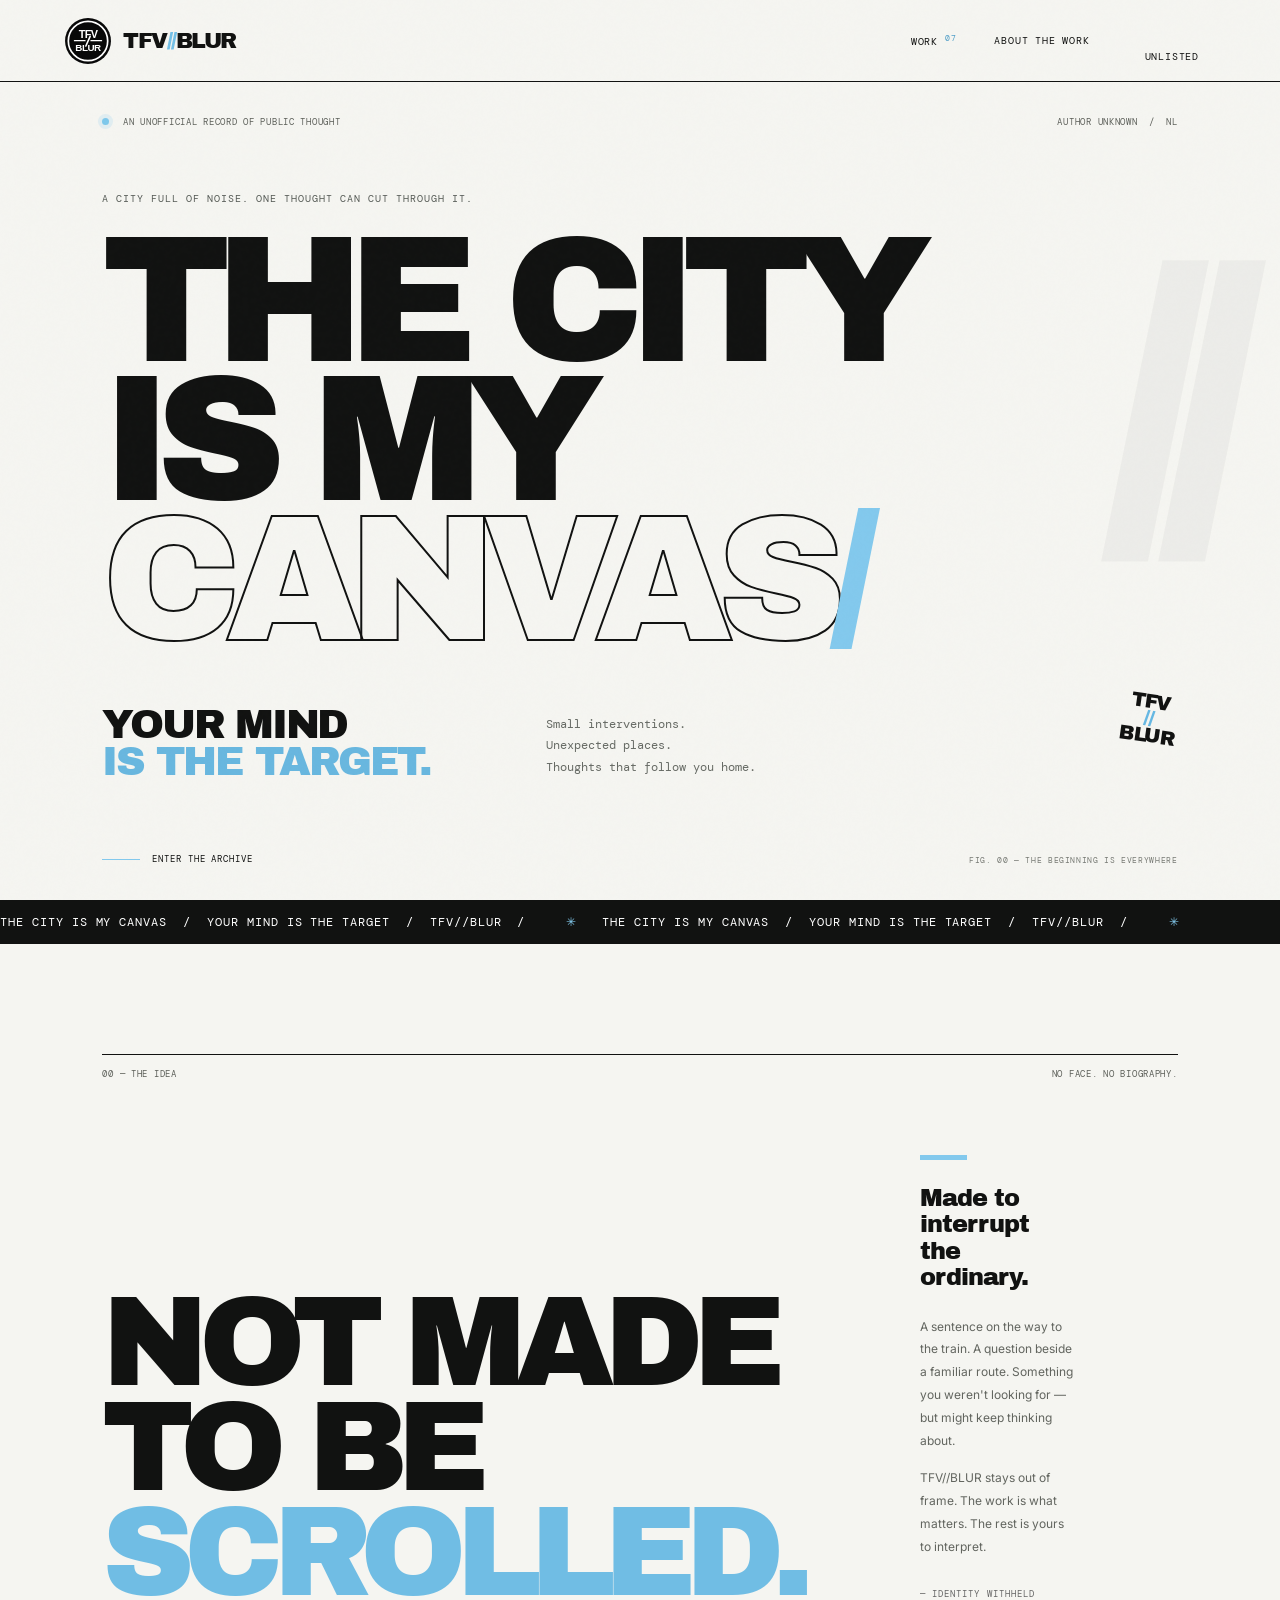
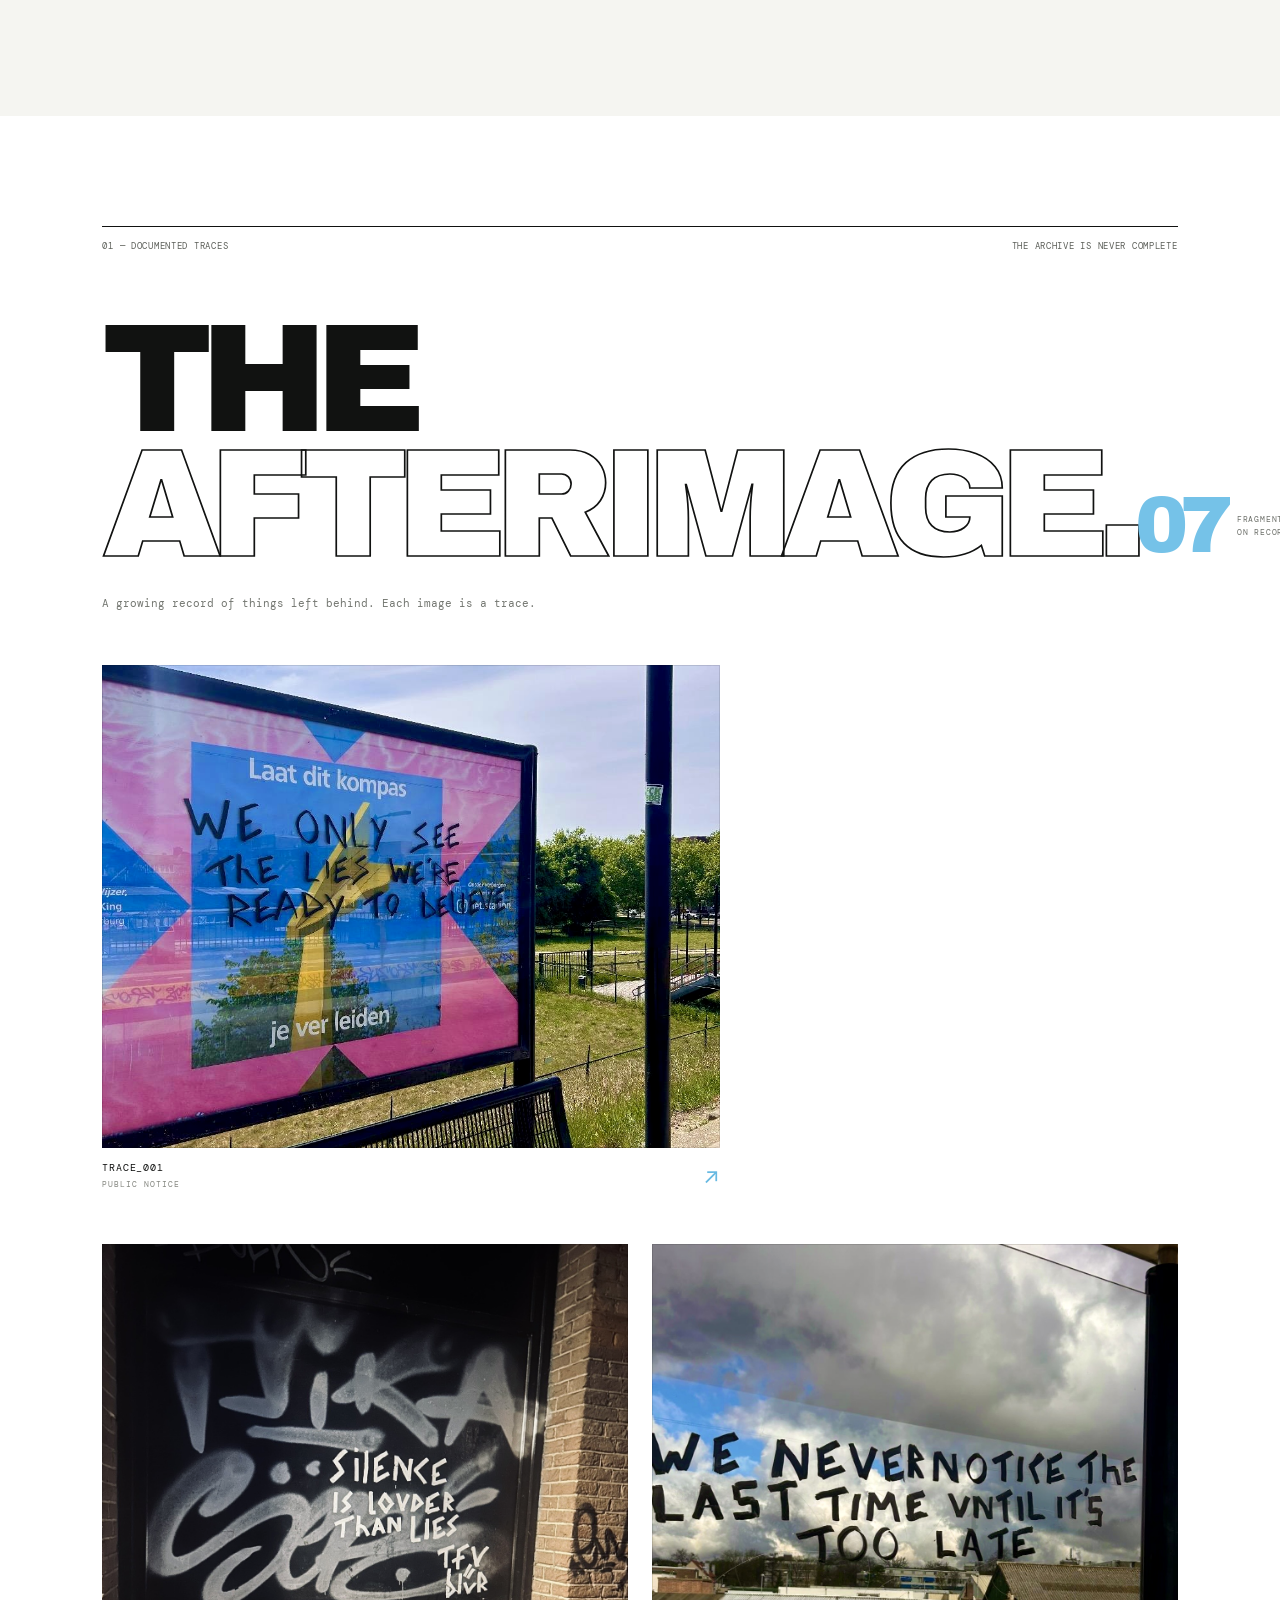
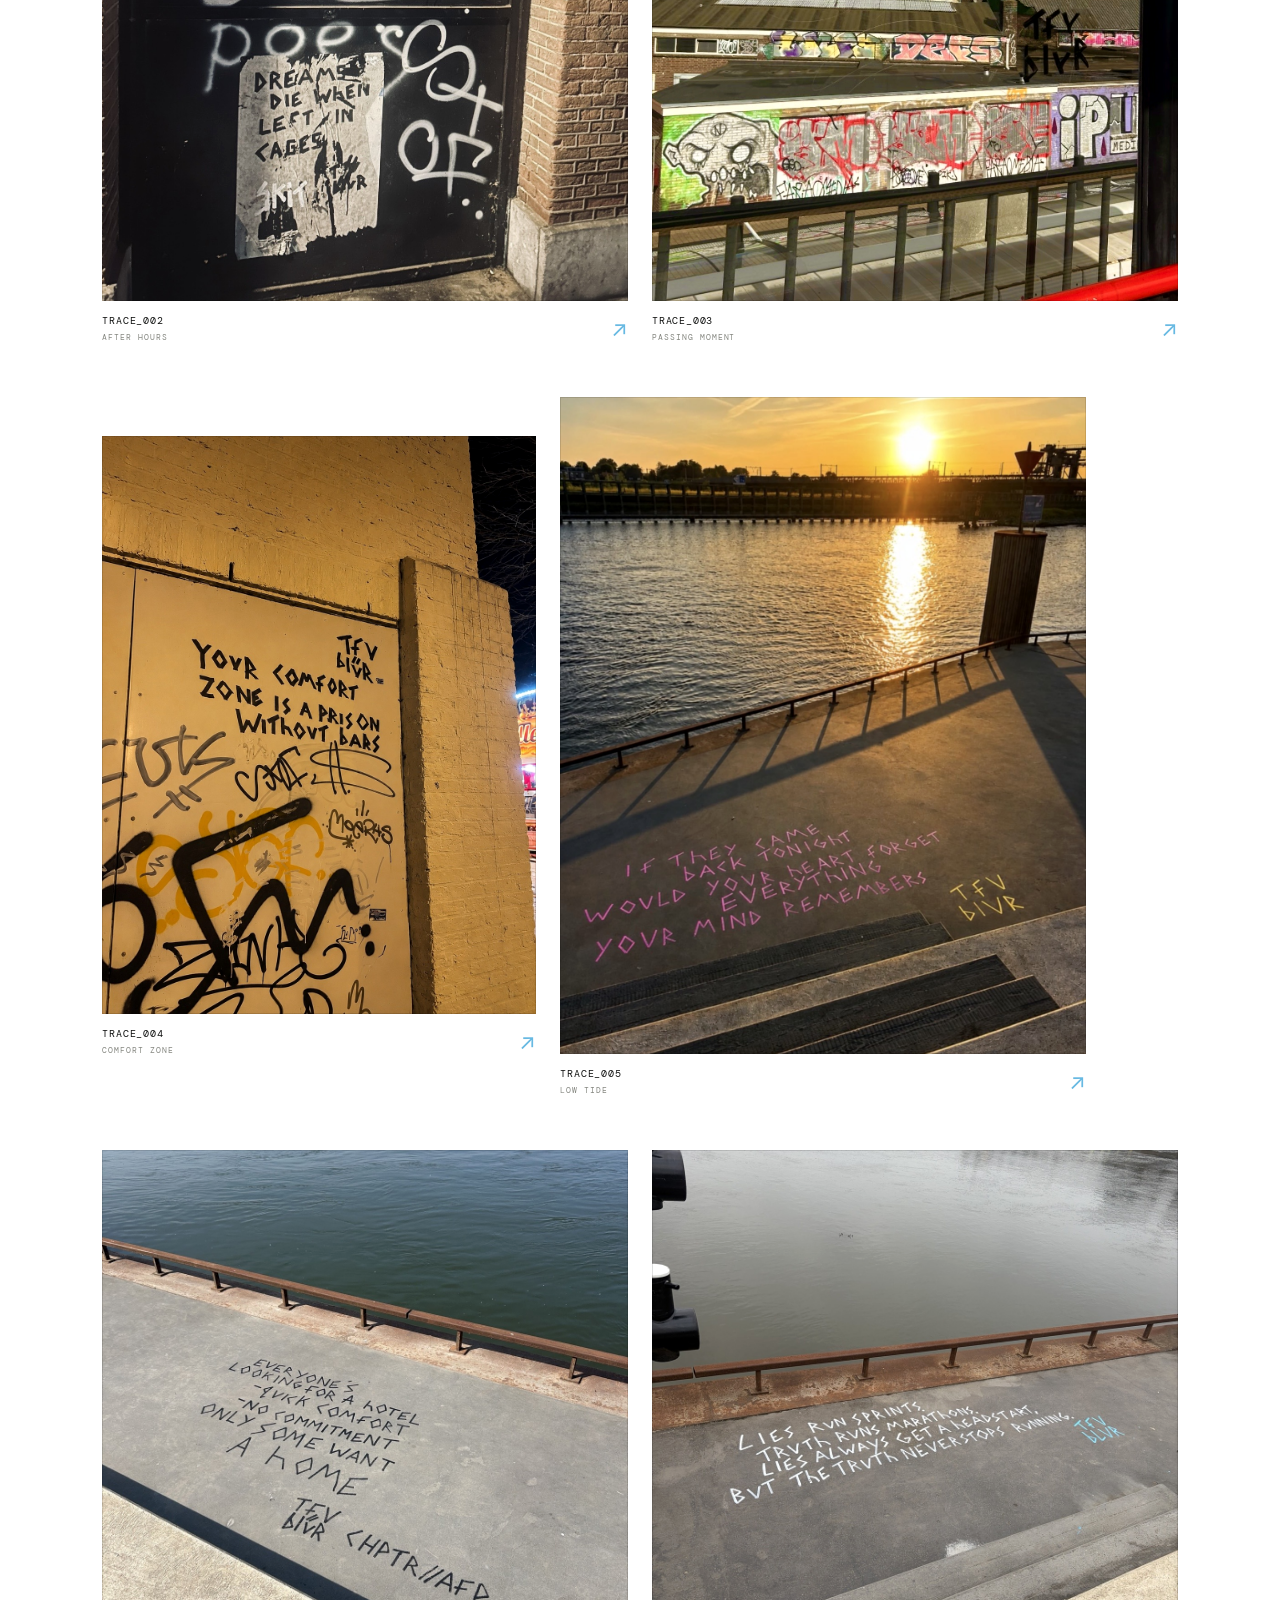
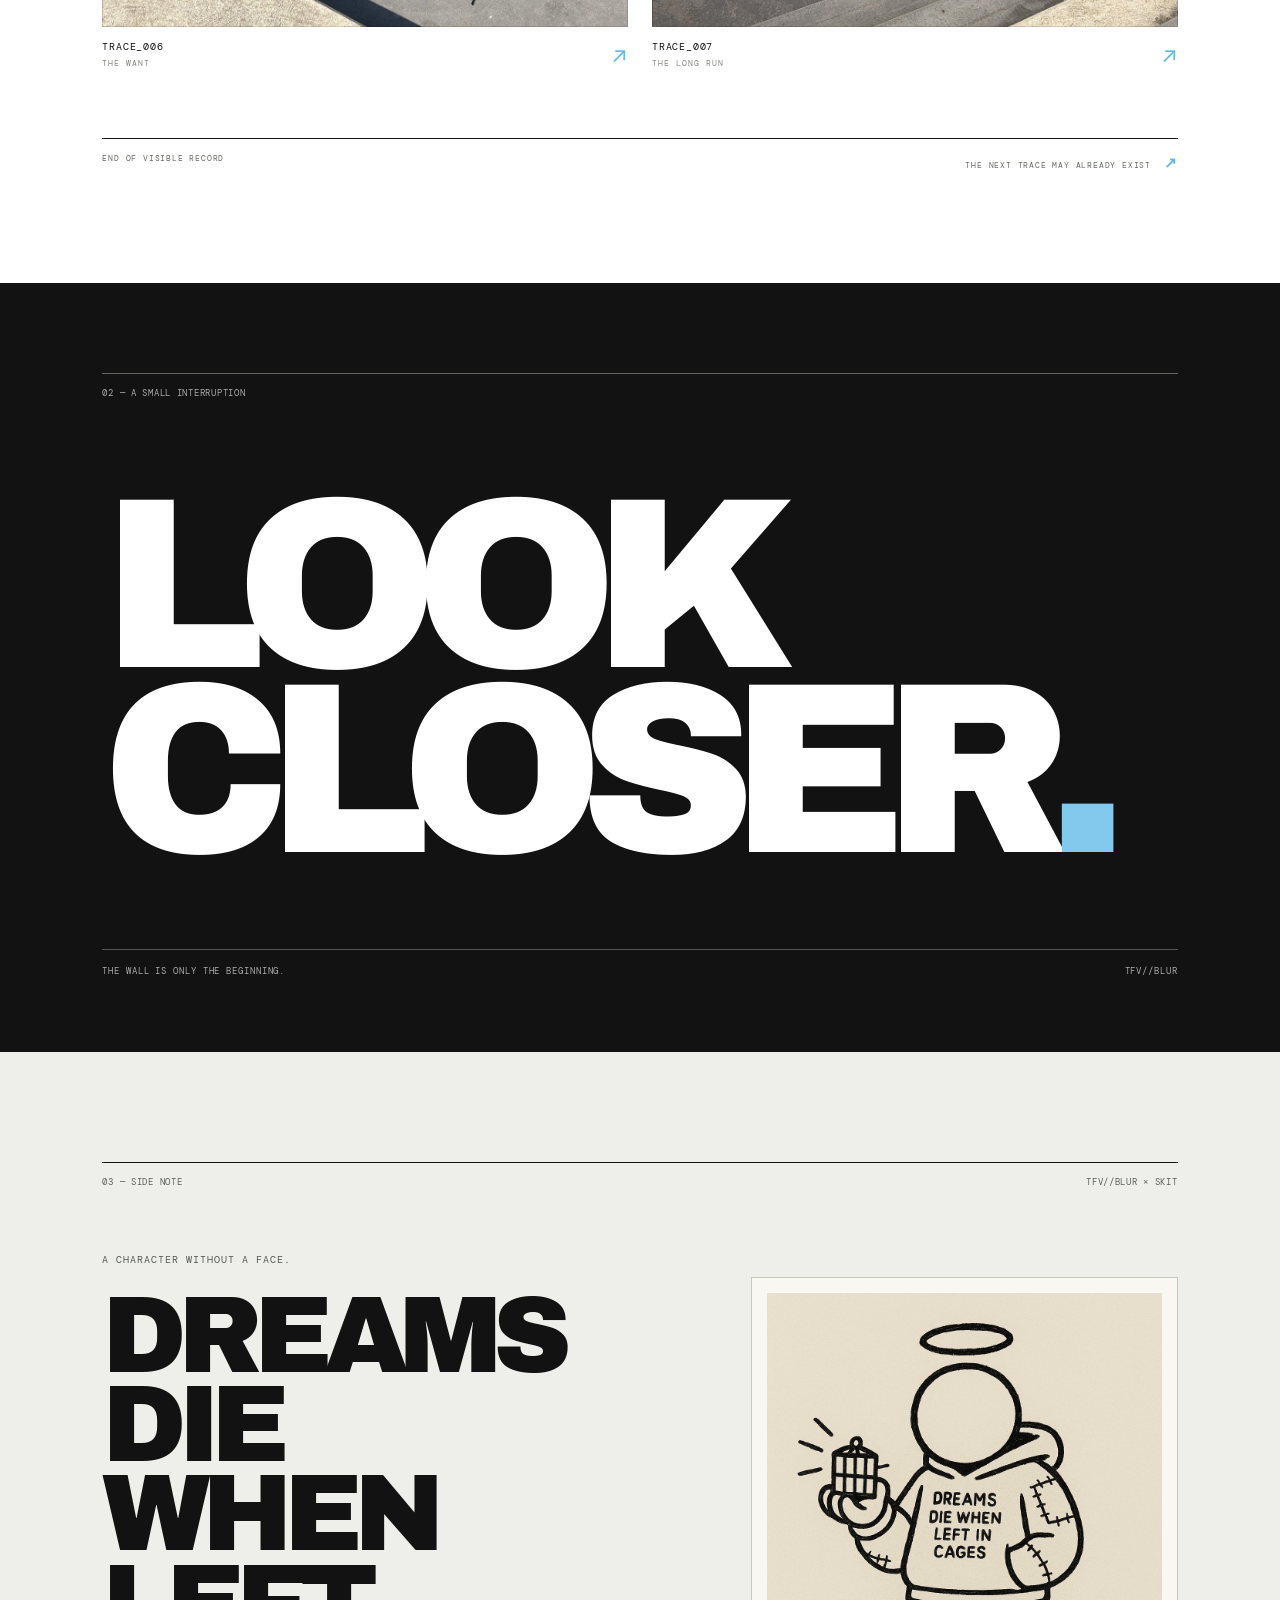
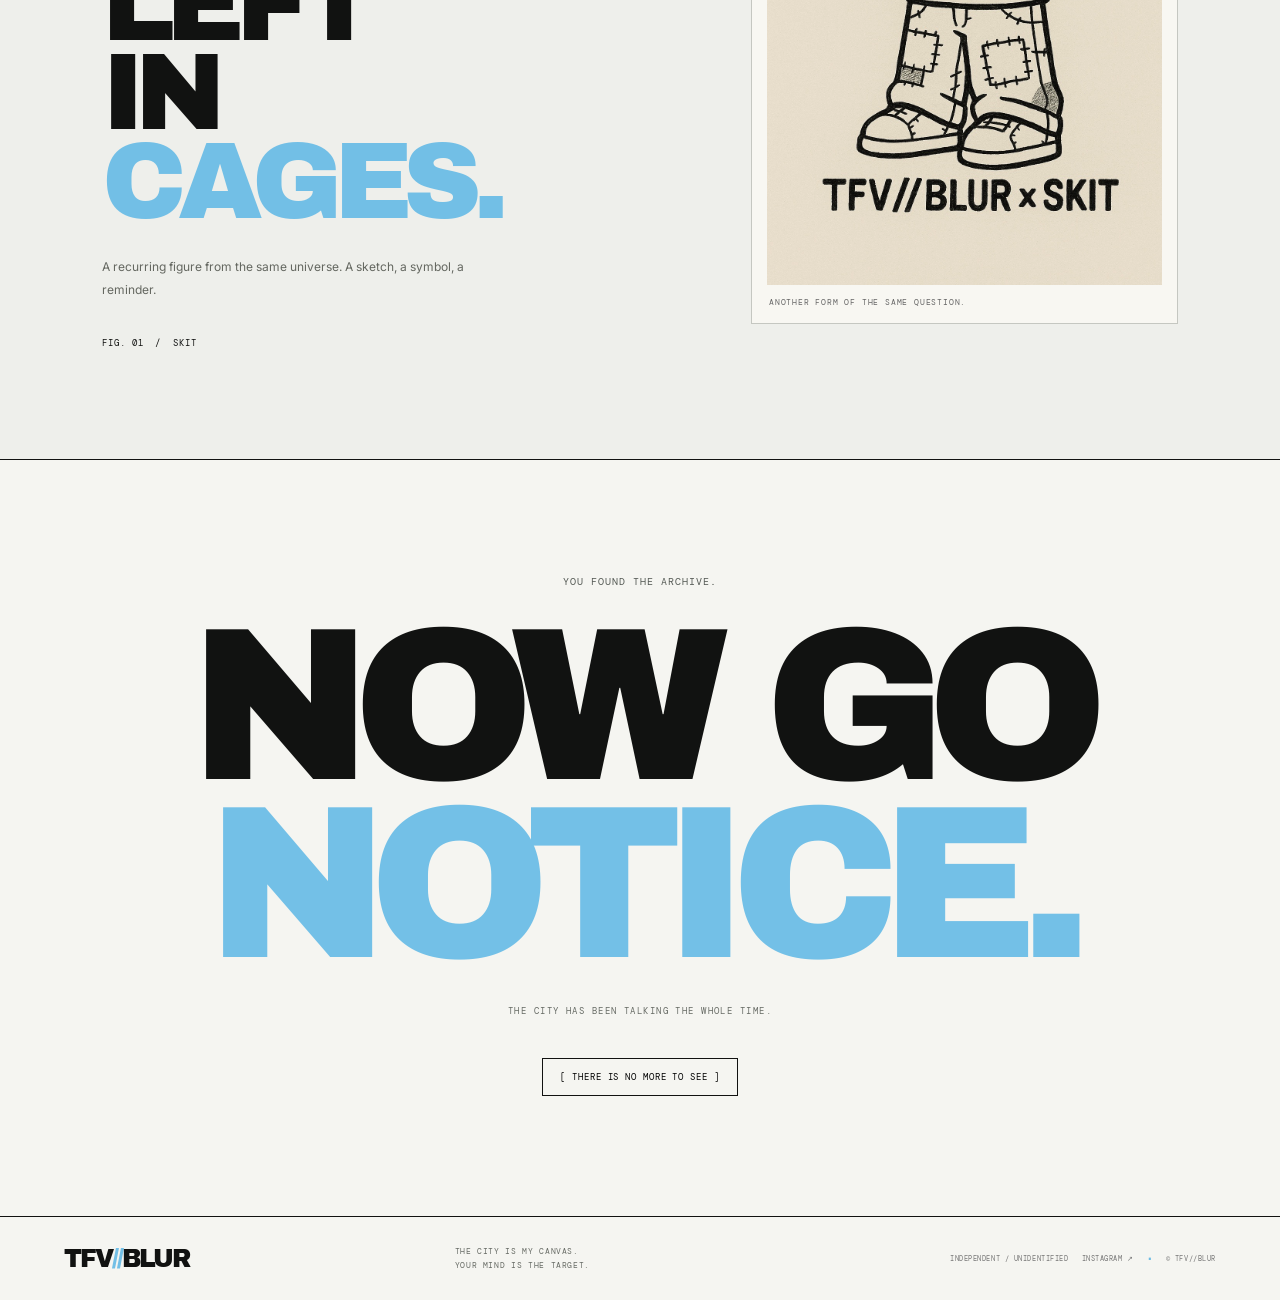
==== commit b9643e55: "Add Instagram icon to site header" ====
--- a/index.html
+++ b/index.html
@@ -15,6 +15,9 @@
     <a class="identity" href="#home" aria-label="TFV//BLUR home">
       <img src="tfv-blur-mark.svg" alt="TFV//BLUR emblem">
       <span>TFV<span class="slashes">//</span>BLUR</span>
+    </a>
+    <a class="header-instagram" href="https://www.instagram.com/tfv.blur/" target="_blank" rel="noopener noreferrer" aria-label="TFV//BLUR on Instagram" title="Instagram">
+      <svg viewBox="0 0 24 24" aria-hidden="true"><rect x="3" y="3" width="18" height="18" rx="5" fill="none" stroke="currentColor" stroke-width="1.8"/><circle cx="12" cy="12" r="4.2" fill="none" stroke="currentColor" stroke-width="1.8"/><circle cx="17.6" cy="6.6" r="1.15" fill="currentColor"/></svg>
     </a>
     <button class="nav-toggle" aria-expanded="false" aria-controls="navigation">INDEX <b>+</b></button>
     <nav id="navigation" class="navigation">
--- a/style.css
+++ b/style.css
@@ -23,3 +23,5 @@
 .black-archive-page .crossed,
 .black-archive-page .period { color:#79bfe0 !important; }
 .black-archive-page .hero-stamp { border-color:#79bfe0 !important; }
+
+.footer-meta a{color:#777;text-decoration:none;transition:color .2s}.footer-meta a:hover{color:#65b8e3}
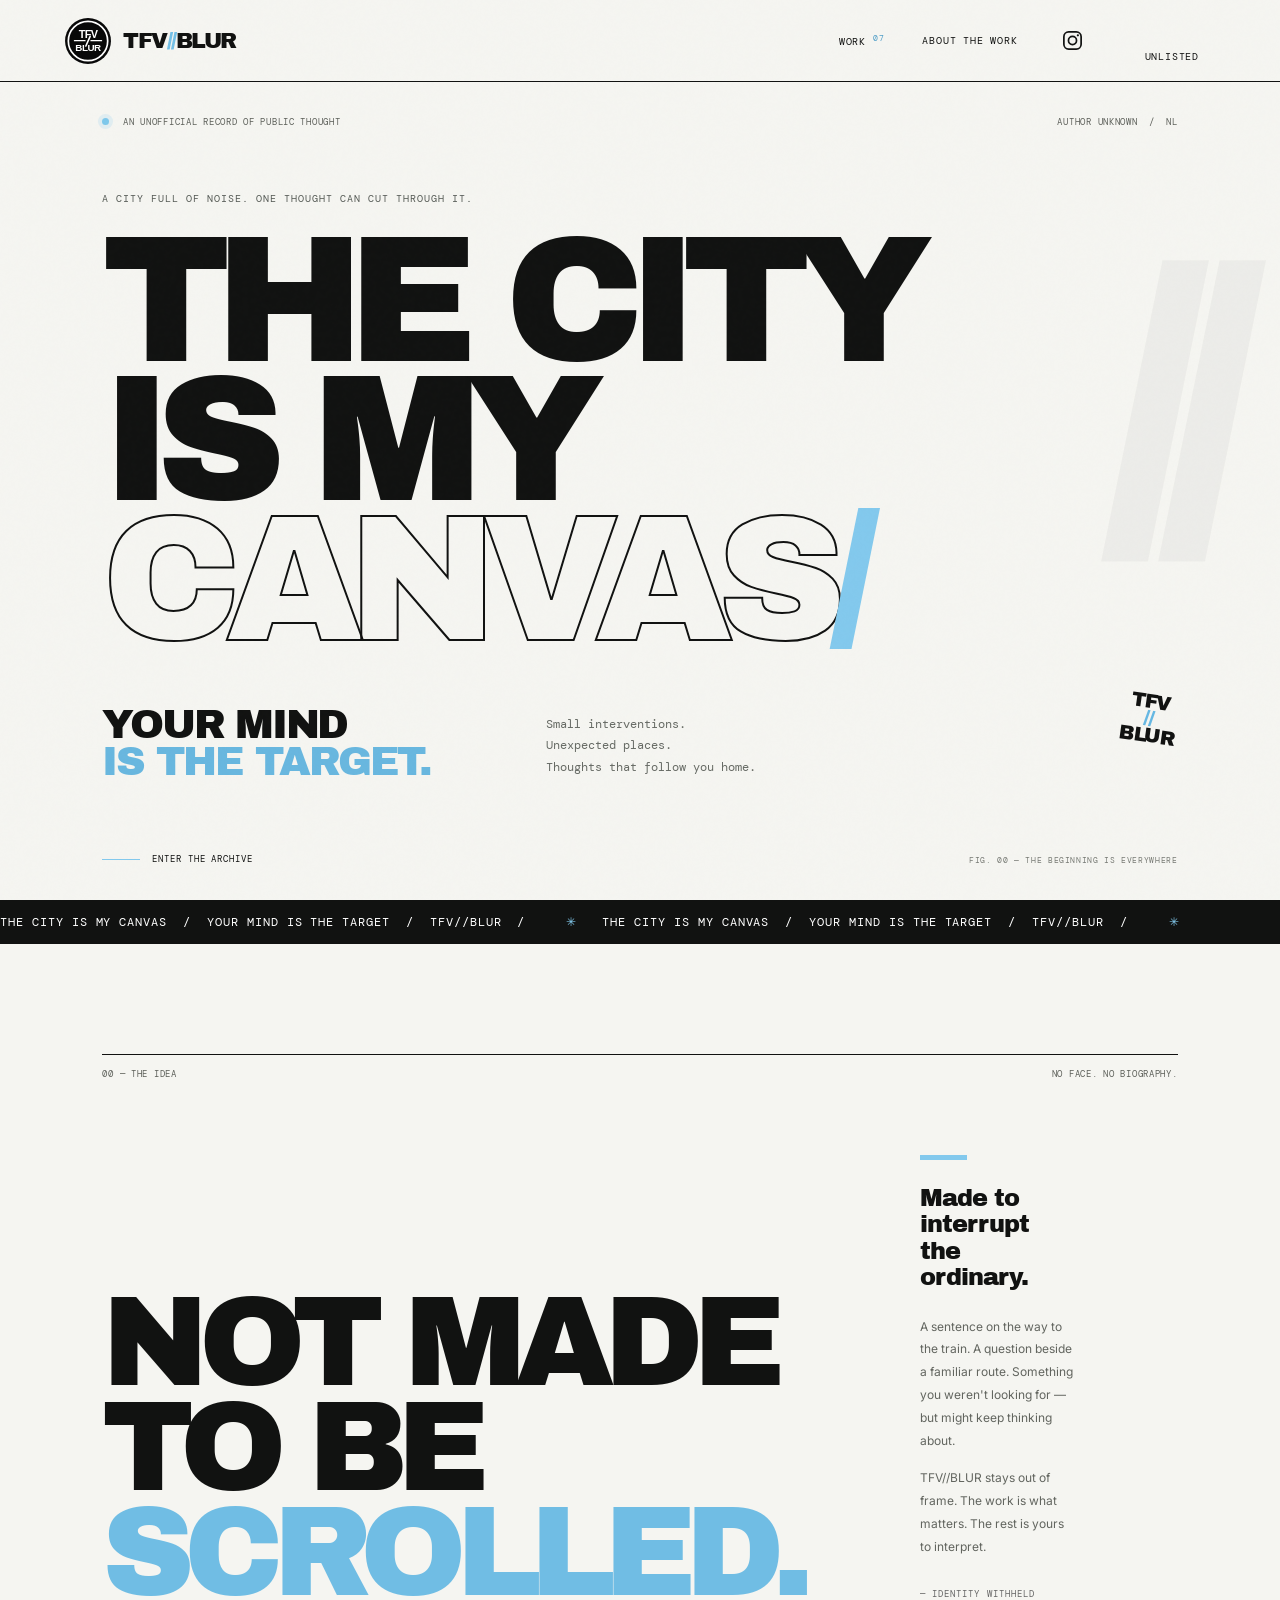
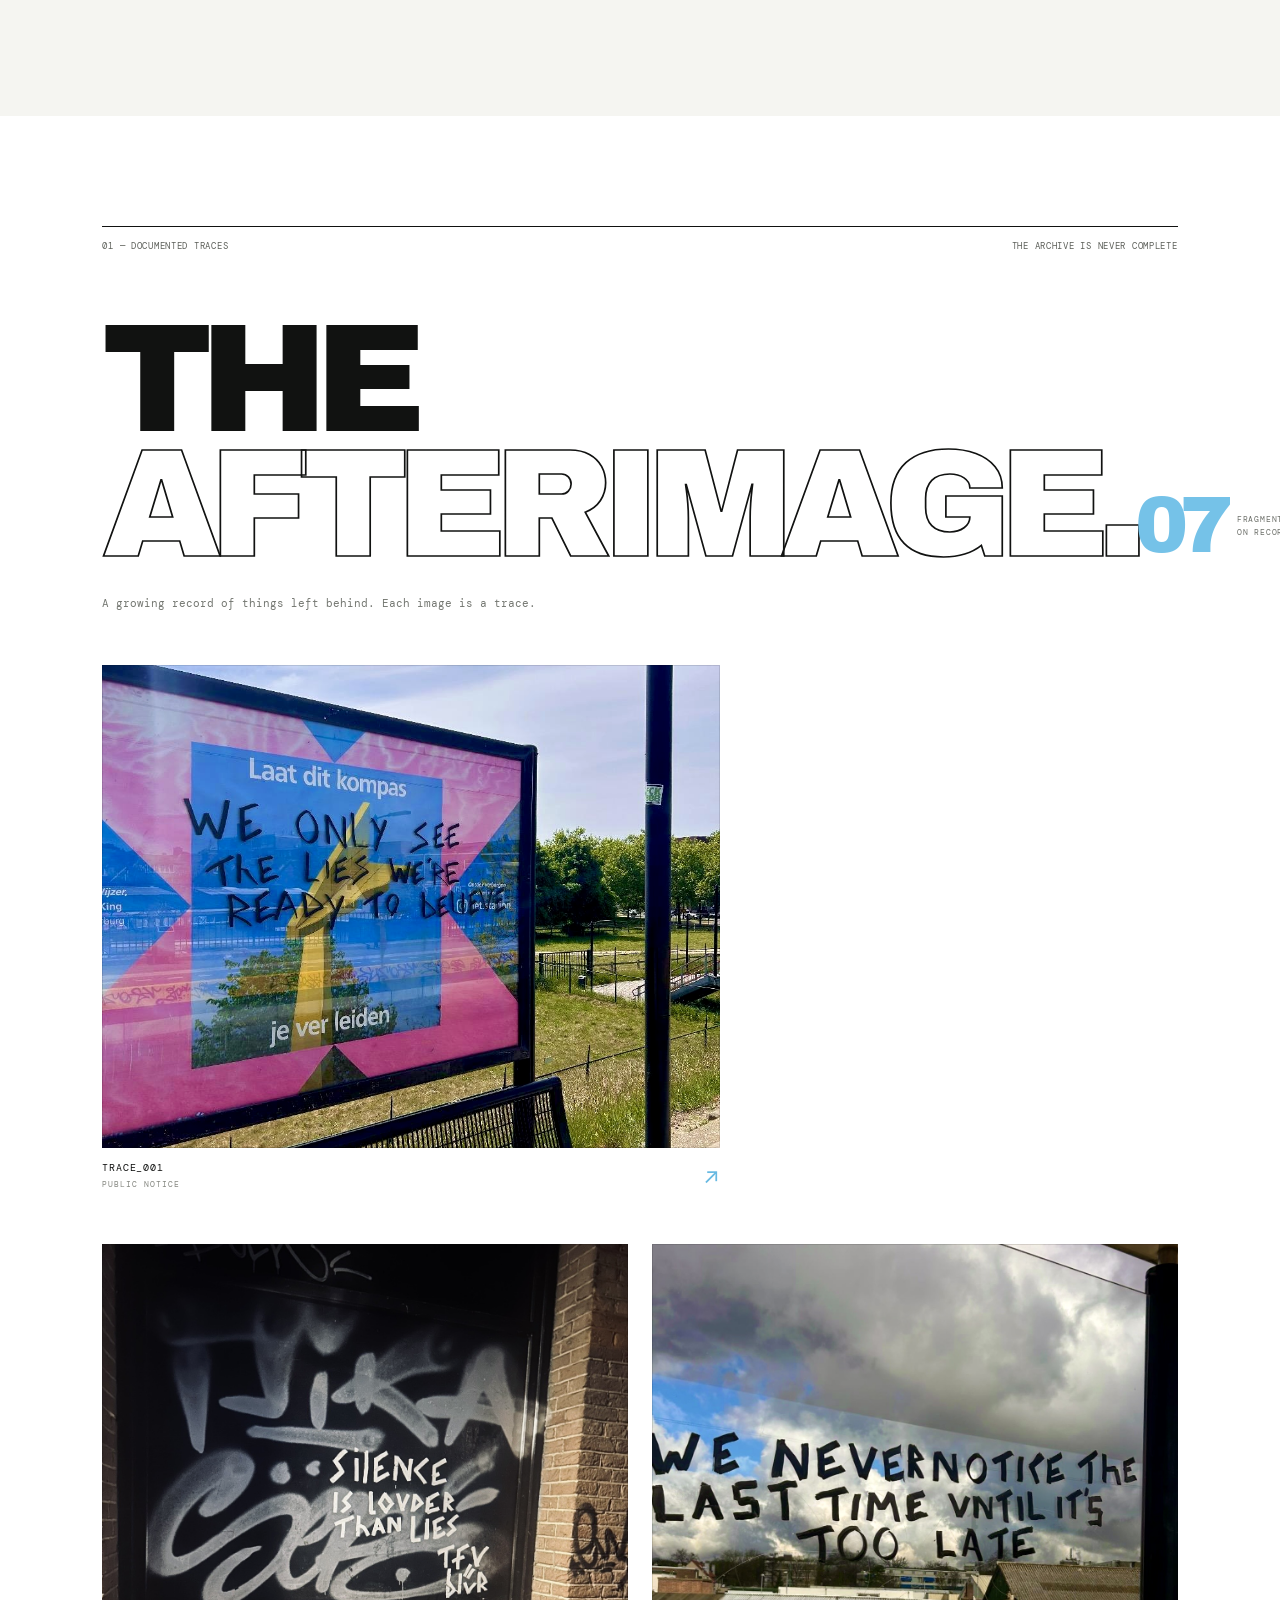
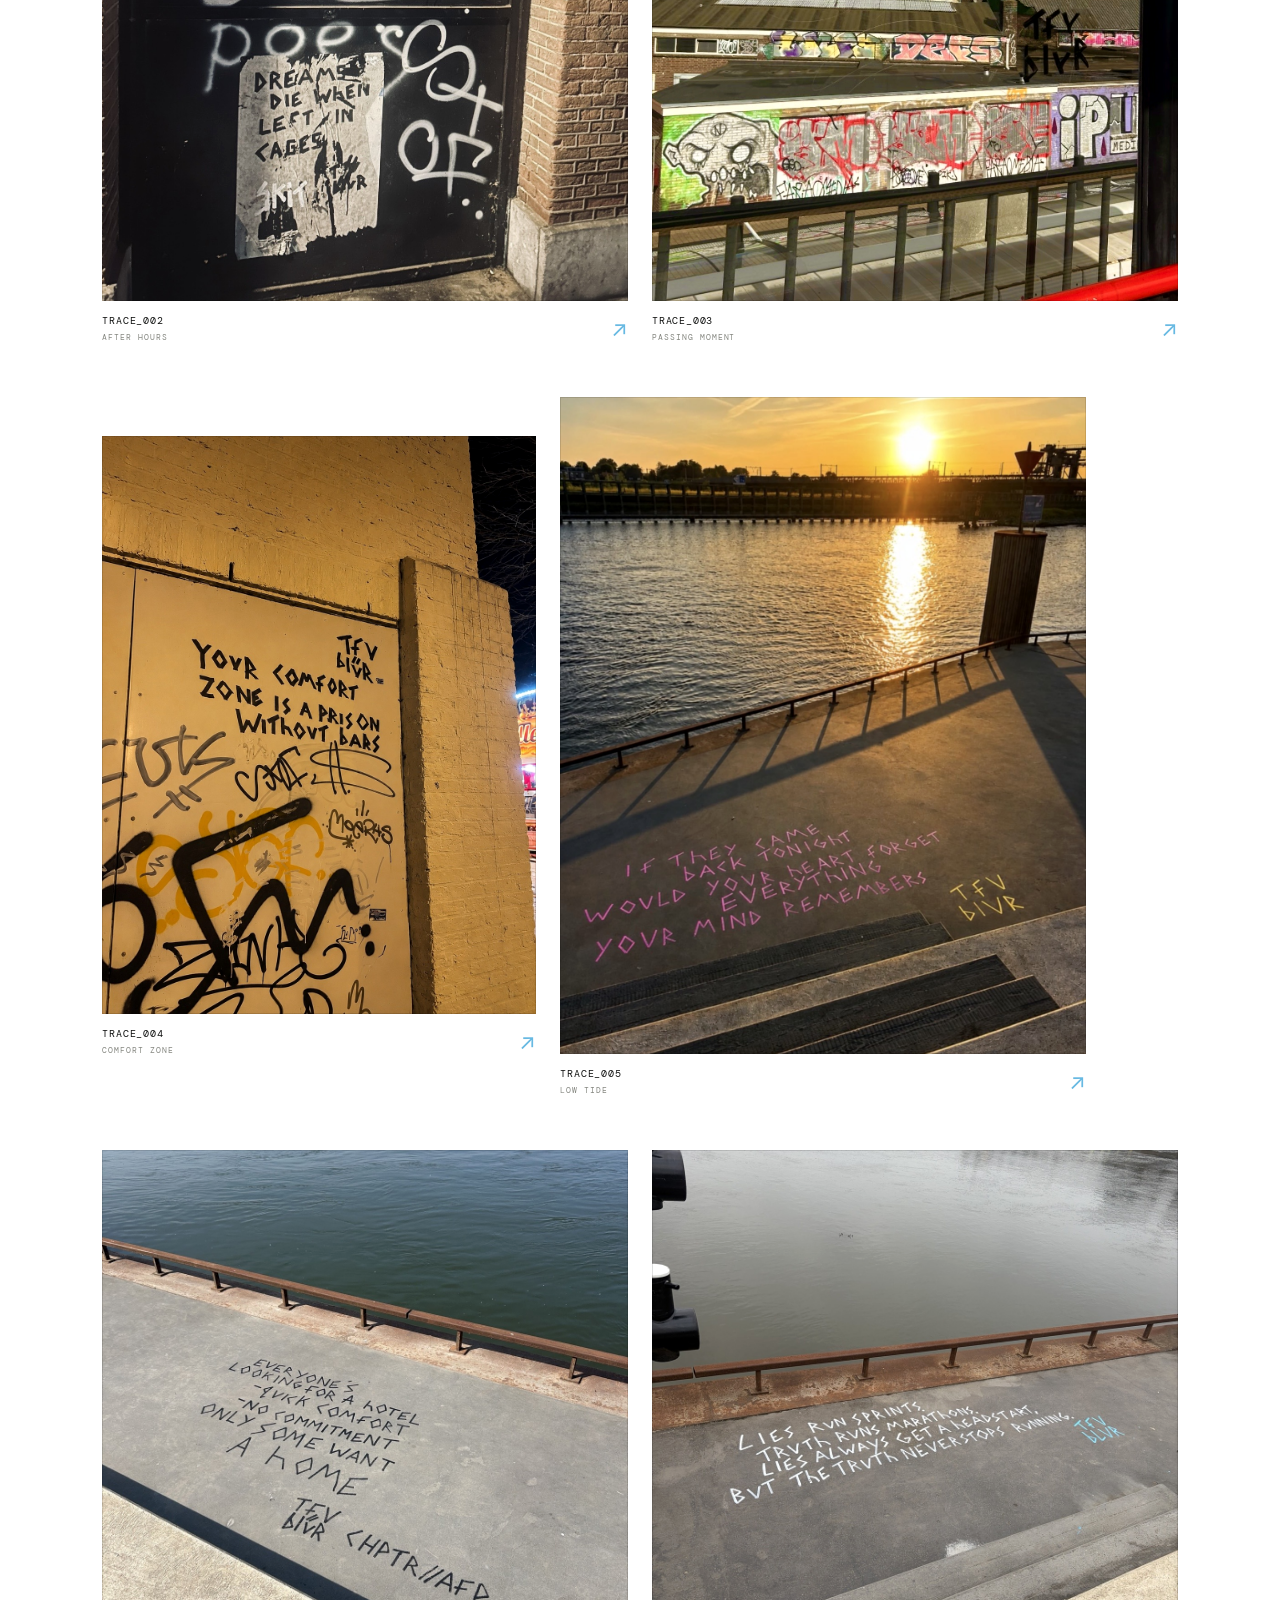
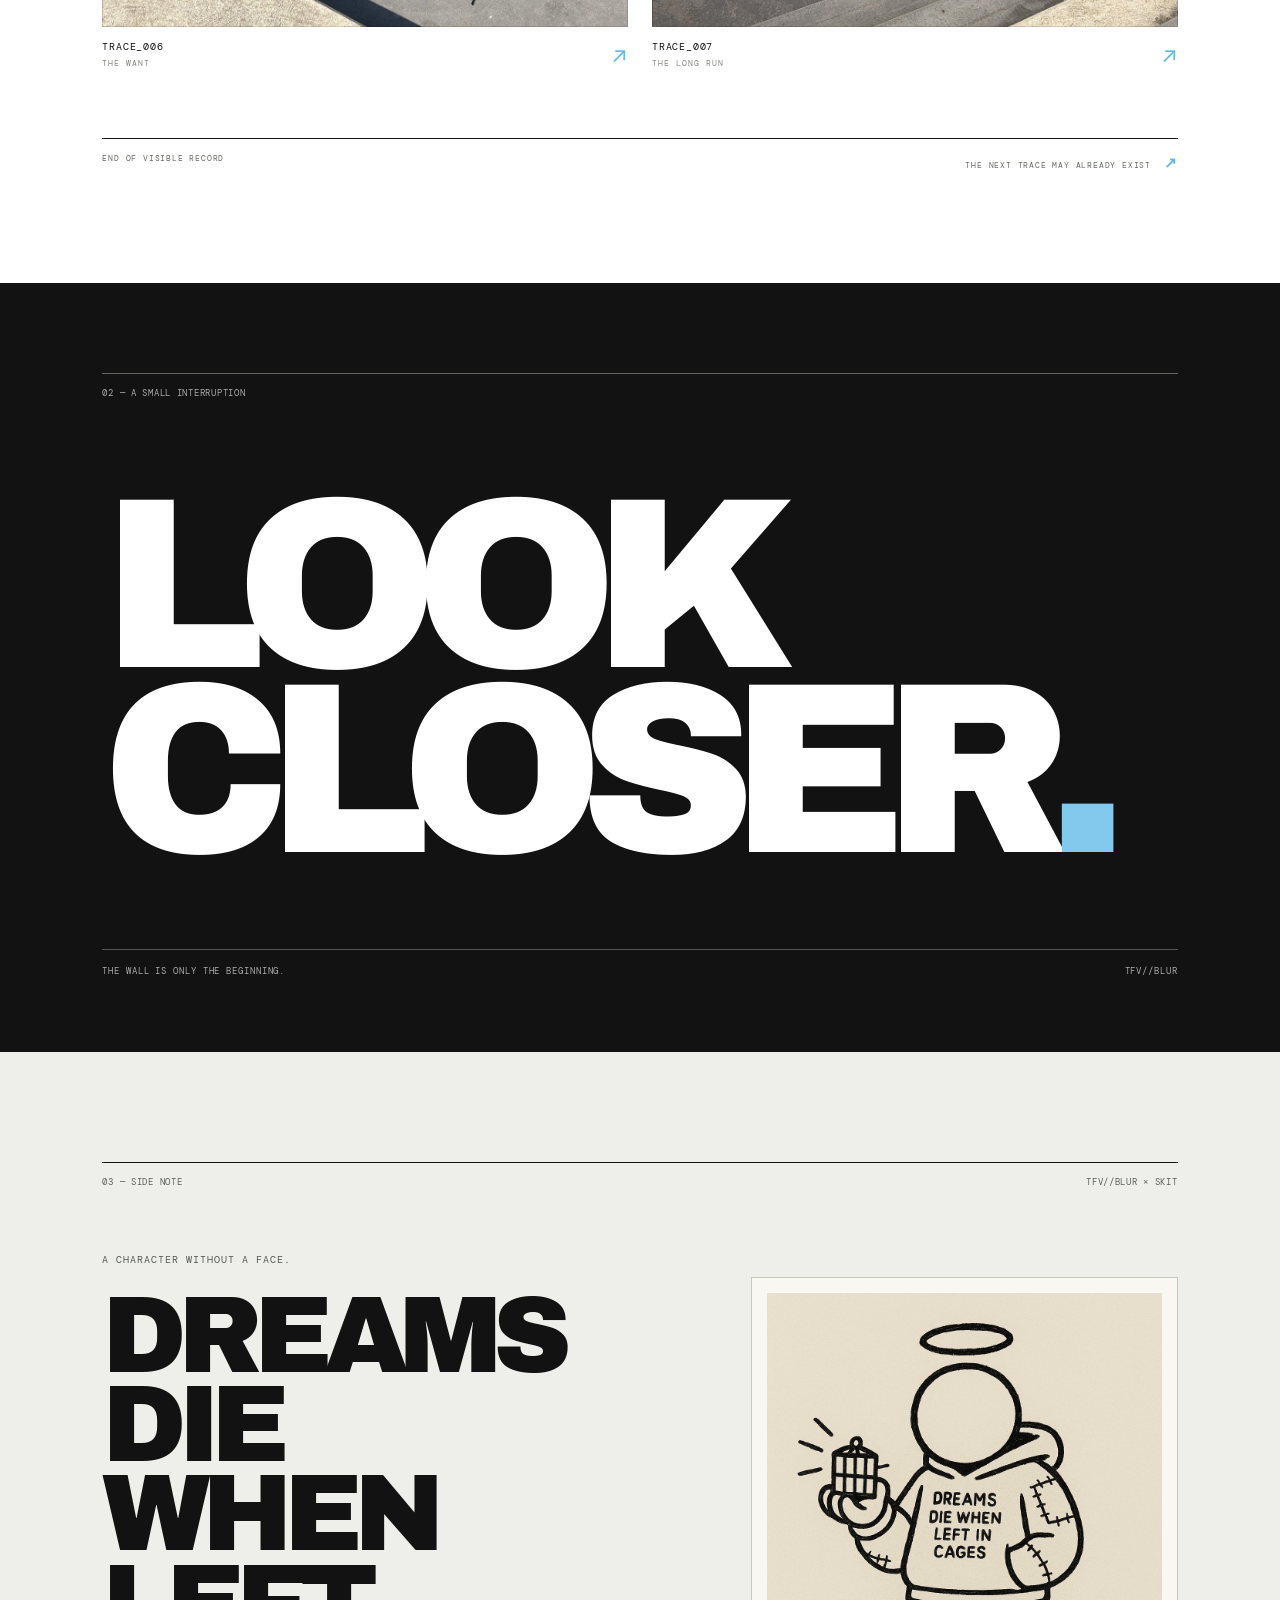
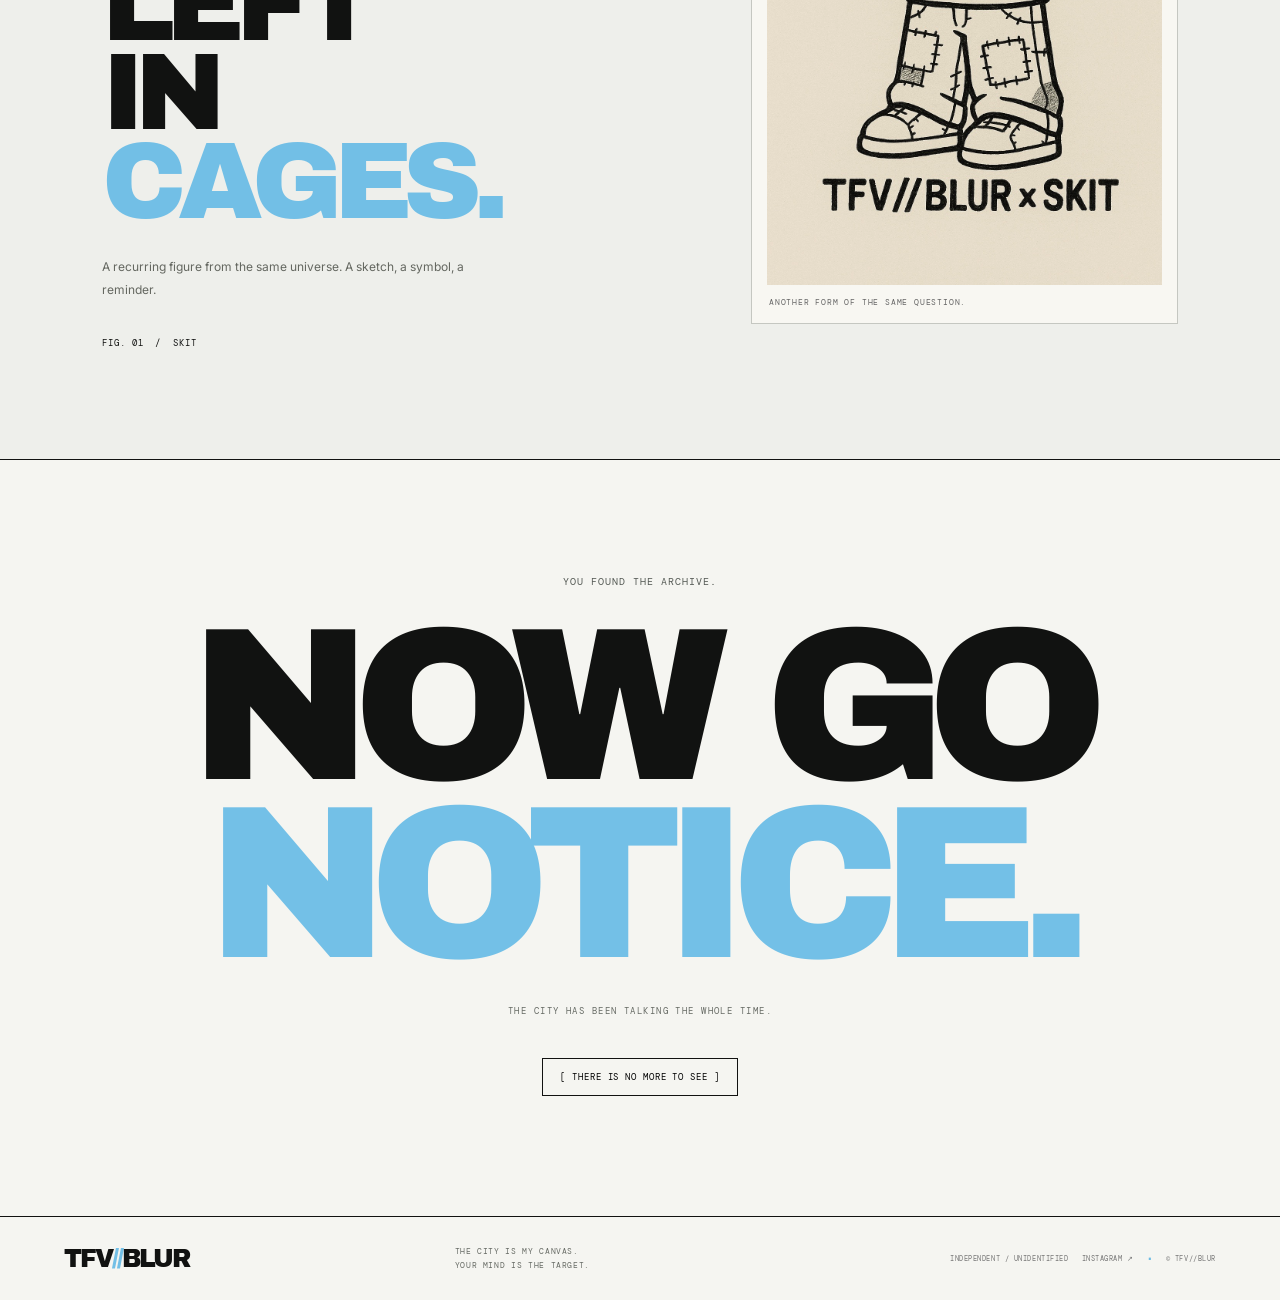
==== commit b4878afa: "Move Instagram icon into header navigation" ====
--- a/index.html
+++ b/index.html
@@ -16,13 +16,13 @@
       <img src="tfv-blur-mark.svg" alt="TFV//BLUR emblem">
       <span>TFV<span class="slashes">//</span>BLUR</span>
     </a>
-    <a class="header-instagram" href="https://www.instagram.com/tfv.blur/" target="_blank" rel="noopener noreferrer" aria-label="TFV//BLUR on Instagram" title="Instagram">
-      <svg viewBox="0 0 24 24" aria-hidden="true"><rect x="3" y="3" width="18" height="18" rx="5" fill="none" stroke="currentColor" stroke-width="1.8"/><circle cx="12" cy="12" r="4.2" fill="none" stroke="currentColor" stroke-width="1.8"/><circle cx="17.6" cy="6.6" r="1.15" fill="currentColor"/></svg>
-    </a>
     <button class="nav-toggle" aria-expanded="false" aria-controls="navigation">INDEX <b>+</b></button>
     <nav id="navigation" class="navigation">
       <a href="#archive">WORK <sup>07</sup></a>
       <a href="#about">ABOUT THE WORK</a>
+      <a class="header-instagram" href="https://www.instagram.com/tfv.blur/" target="_blank" rel="noopener noreferrer" aria-label="TFV//BLUR on Instagram" title="Instagram">
+        <svg viewBox="0 0 24 24" aria-hidden="true"><rect x="3" y="3" width="18" height="18" rx="5" fill="none" stroke="currentColor" stroke-width="1.8"/><circle cx="12" cy="12" r="4.2" fill="none" stroke="currentColor" stroke-width="1.8"/><circle cx="17.6" cy="6.6" r="1.15" fill="currentColor"/></svg>
+      </a>
       <button class="secret-open" type="button">UNLISTED</button>
     </nav>
   </header>
--- a/style.css
+++ b/style.css
@@ -25,3 +25,7 @@
 .black-archive-page .hero-stamp { border-color:#79bfe0 !important; }
 
 .footer-meta a{color:#777;text-decoration:none;transition:color .2s}.footer-meta a:hover{color:#65b8e3}
+
+/* Header Instagram link */
+.header-instagram{display:inline-flex;align-items:center;justify-content:center;width:34px;height:34px;color:var(--ink);text-decoration:none;transition:color .2s,transform .2s;flex:0 0 auto}.header-instagram svg{display:block;width:23px;height:23px}.header-instagram:hover{color:#65b8e3;transform:translateY(-2px)}
+@media(max-width:760px){.header-instagram{margin-left:auto;margin-right:18px;width:30px;height:30px}.header-instagram svg{width:22px;height:22px}.nav-toggle{margin-left:0}}
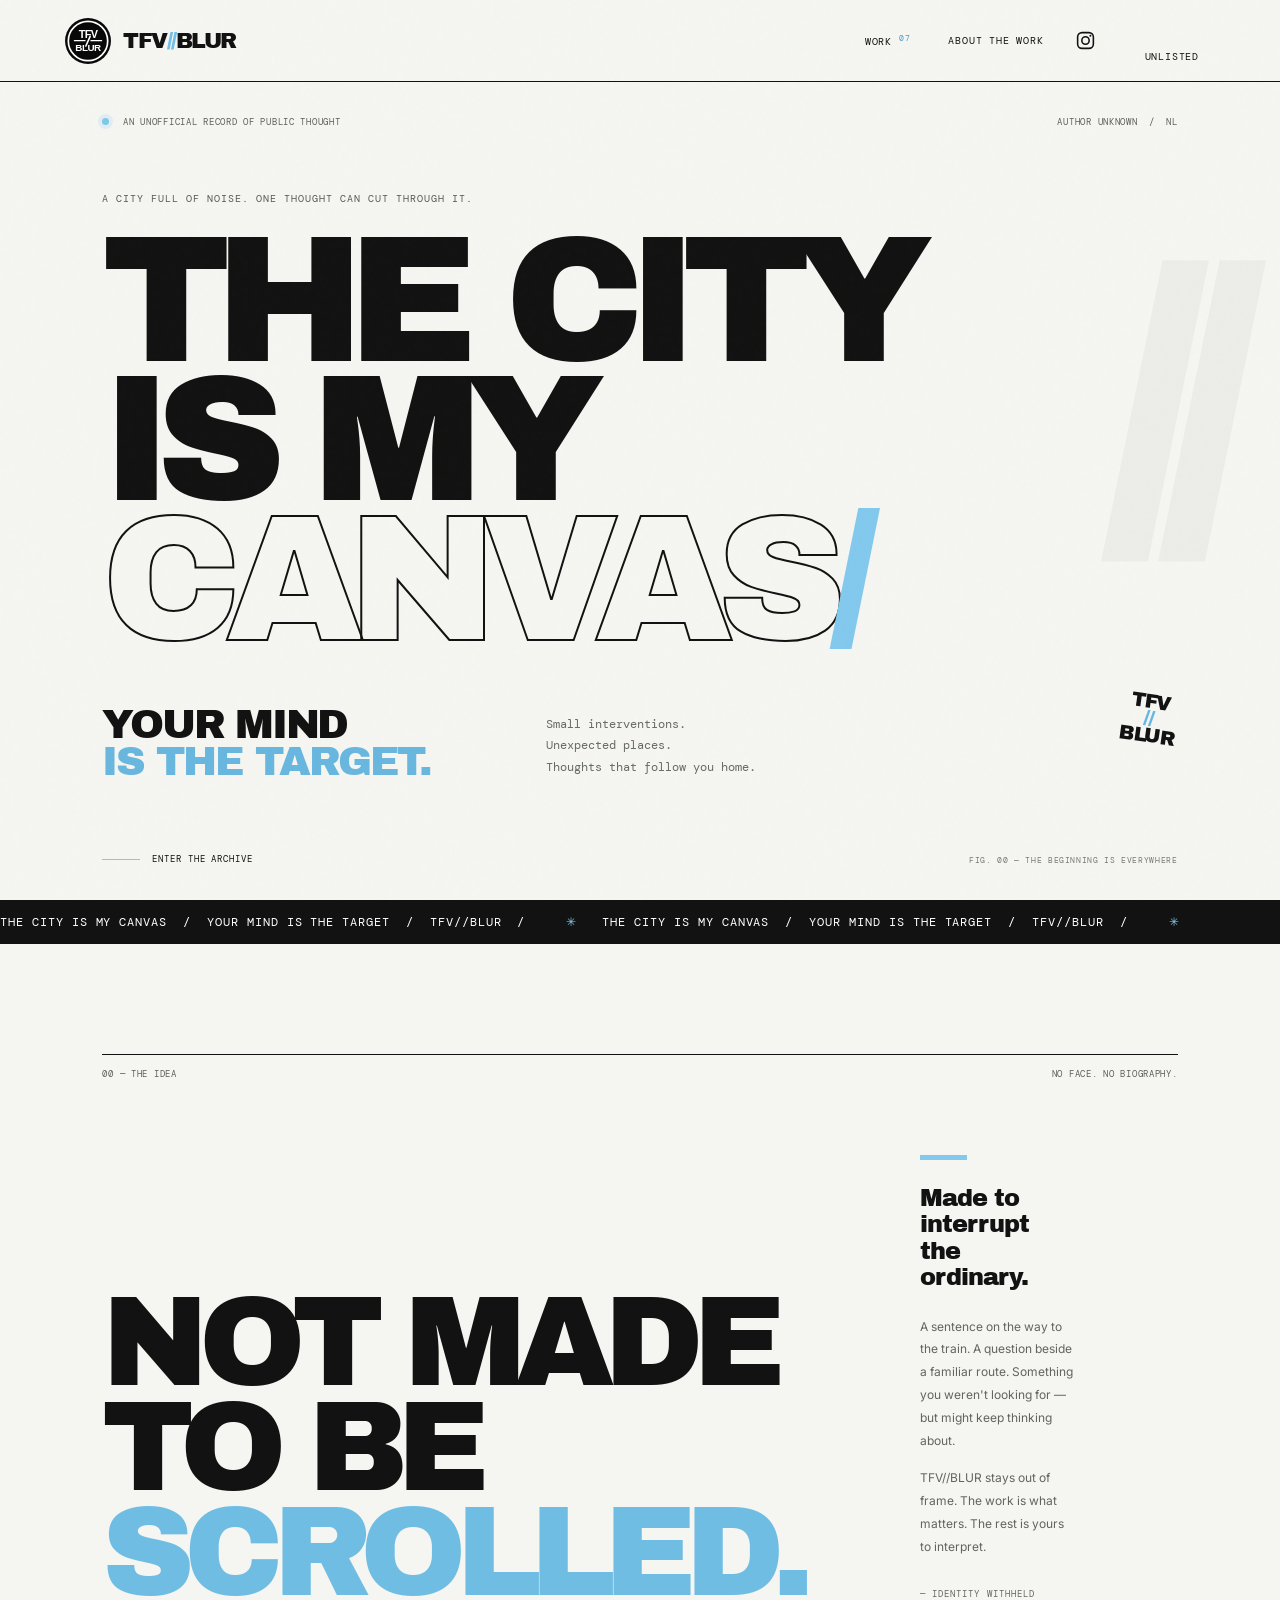
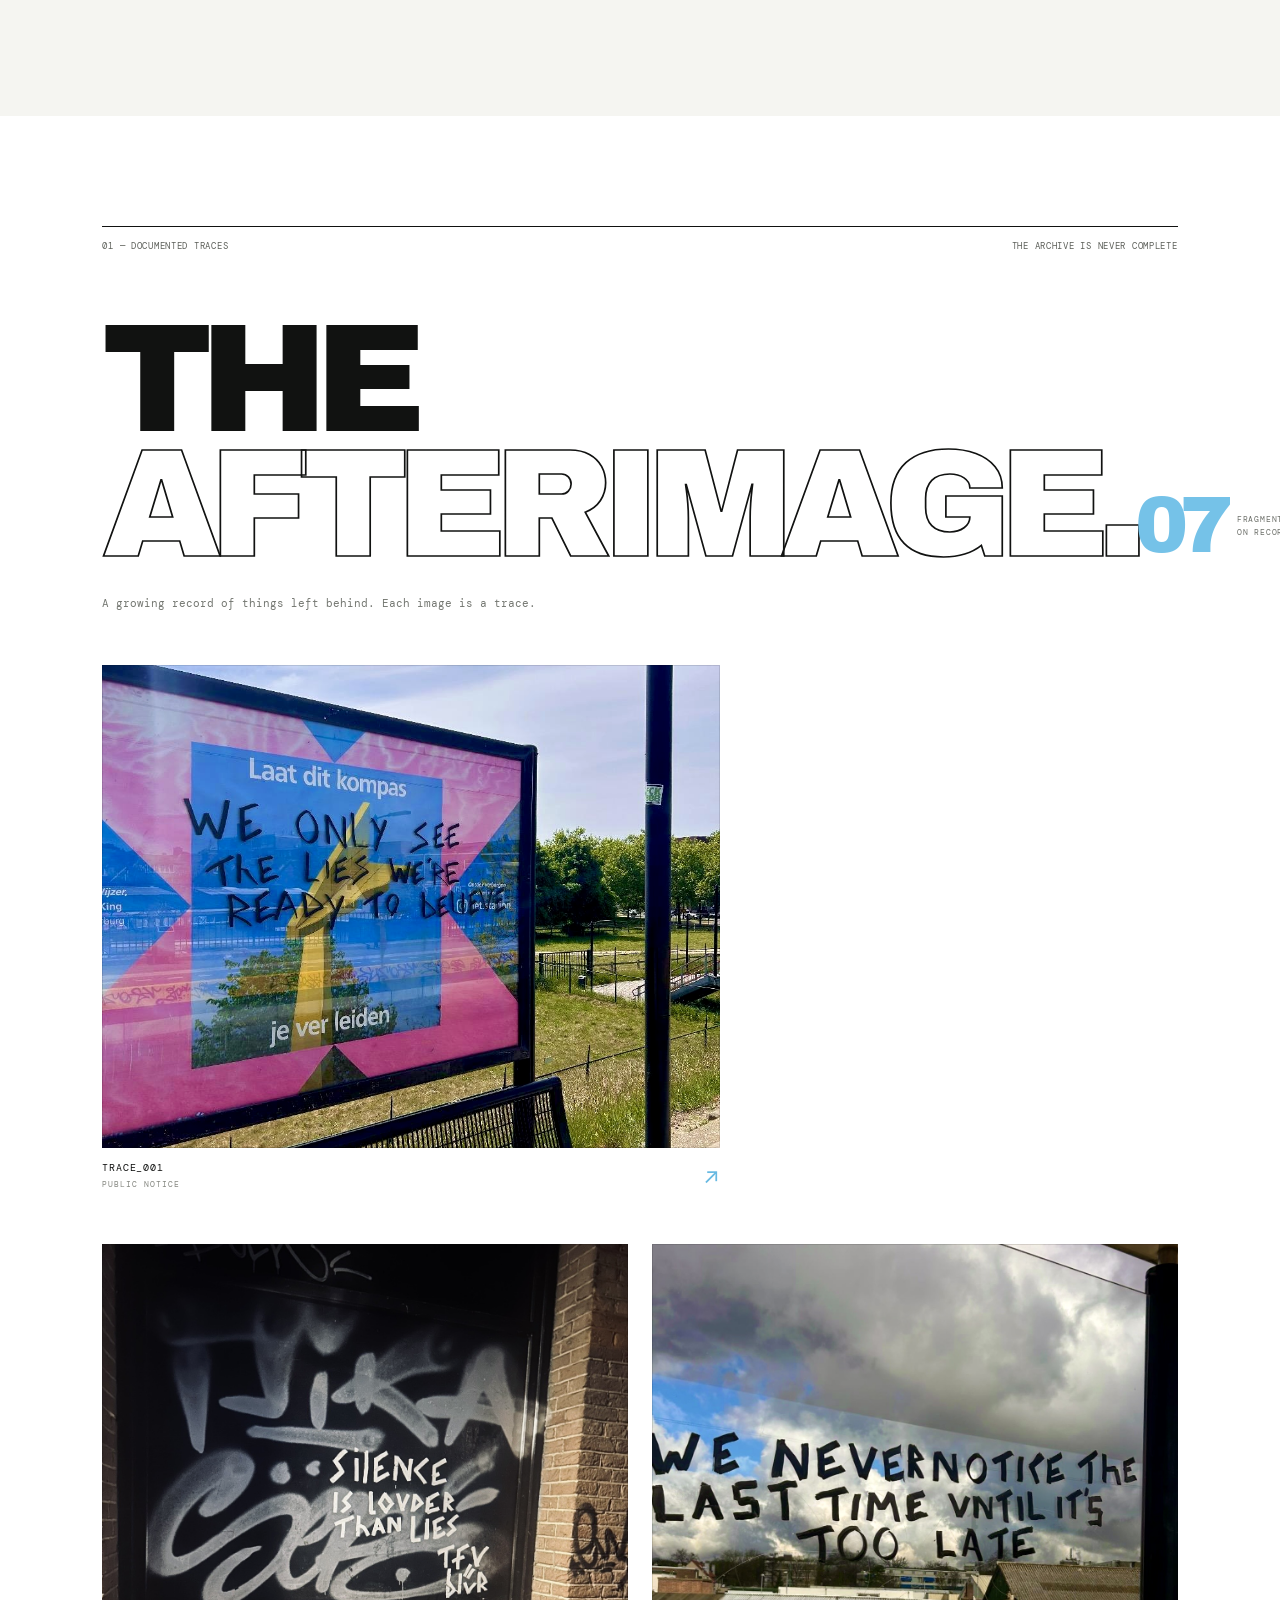
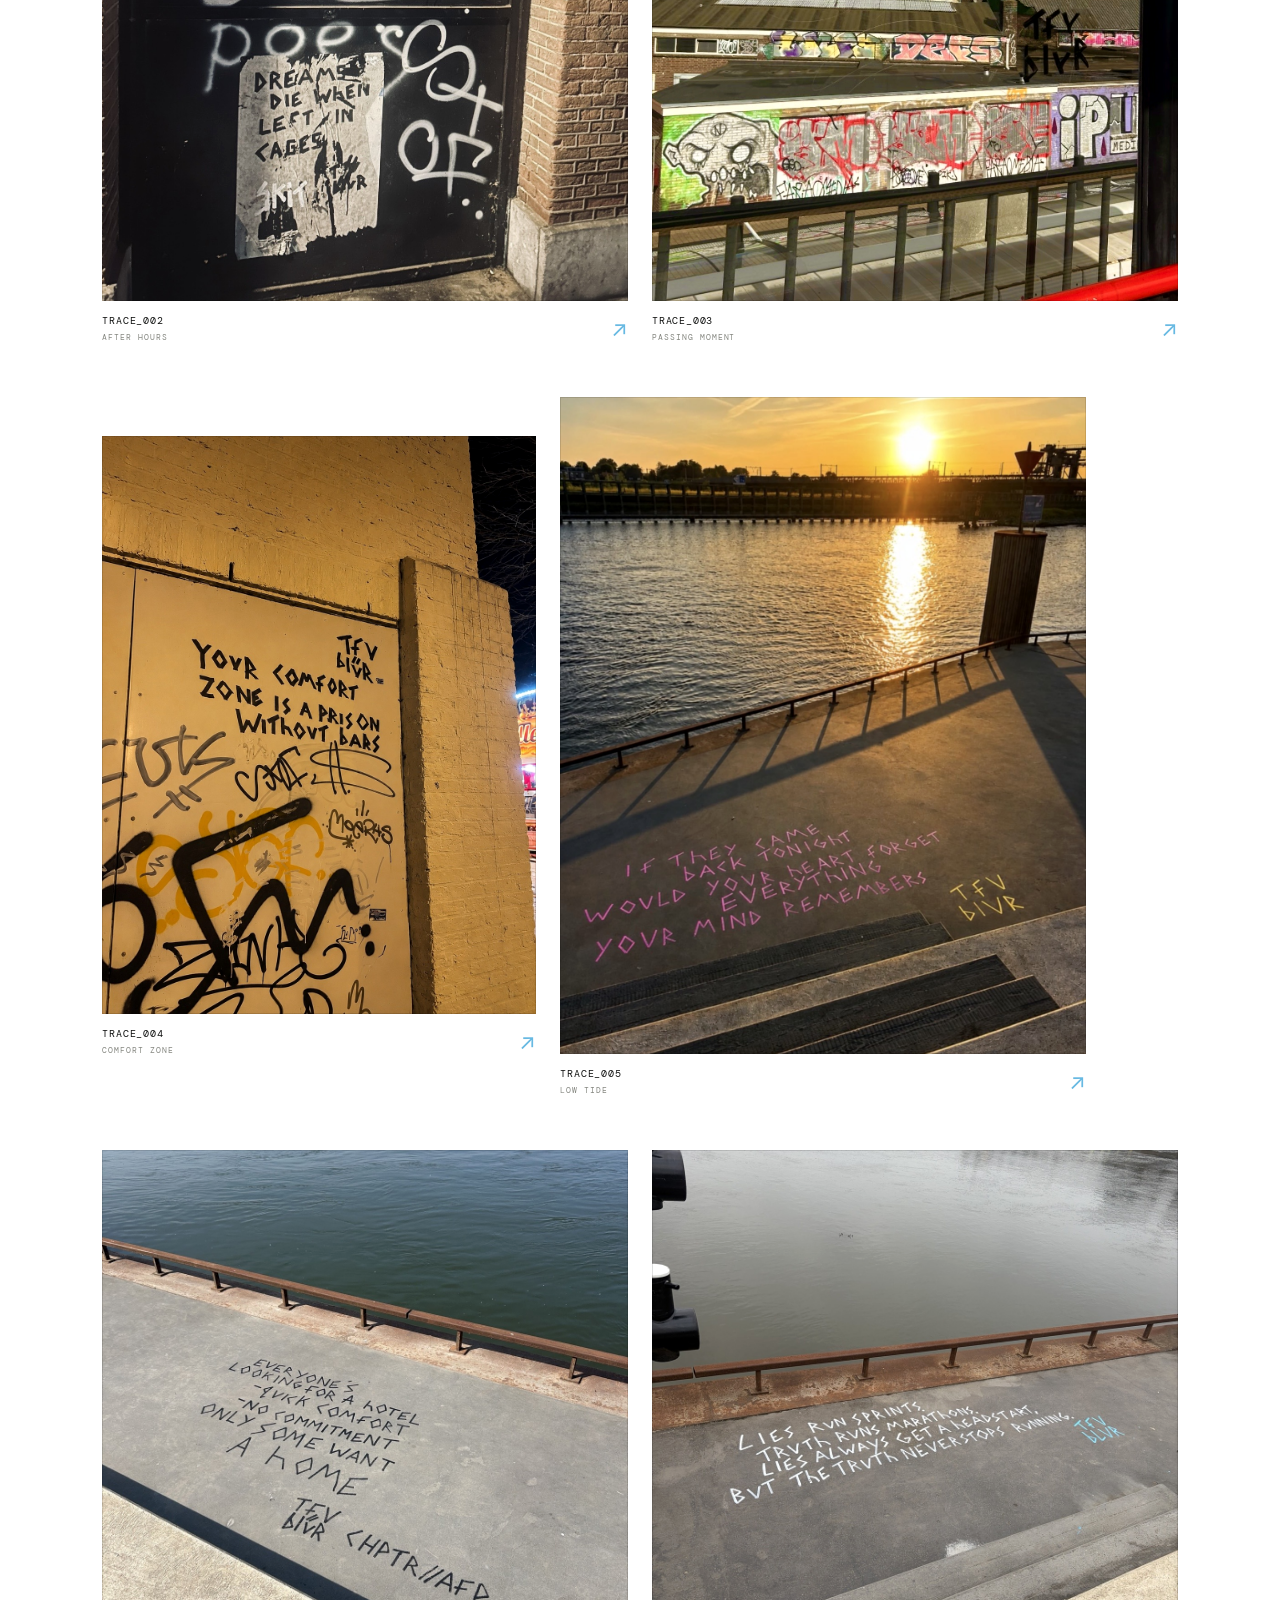
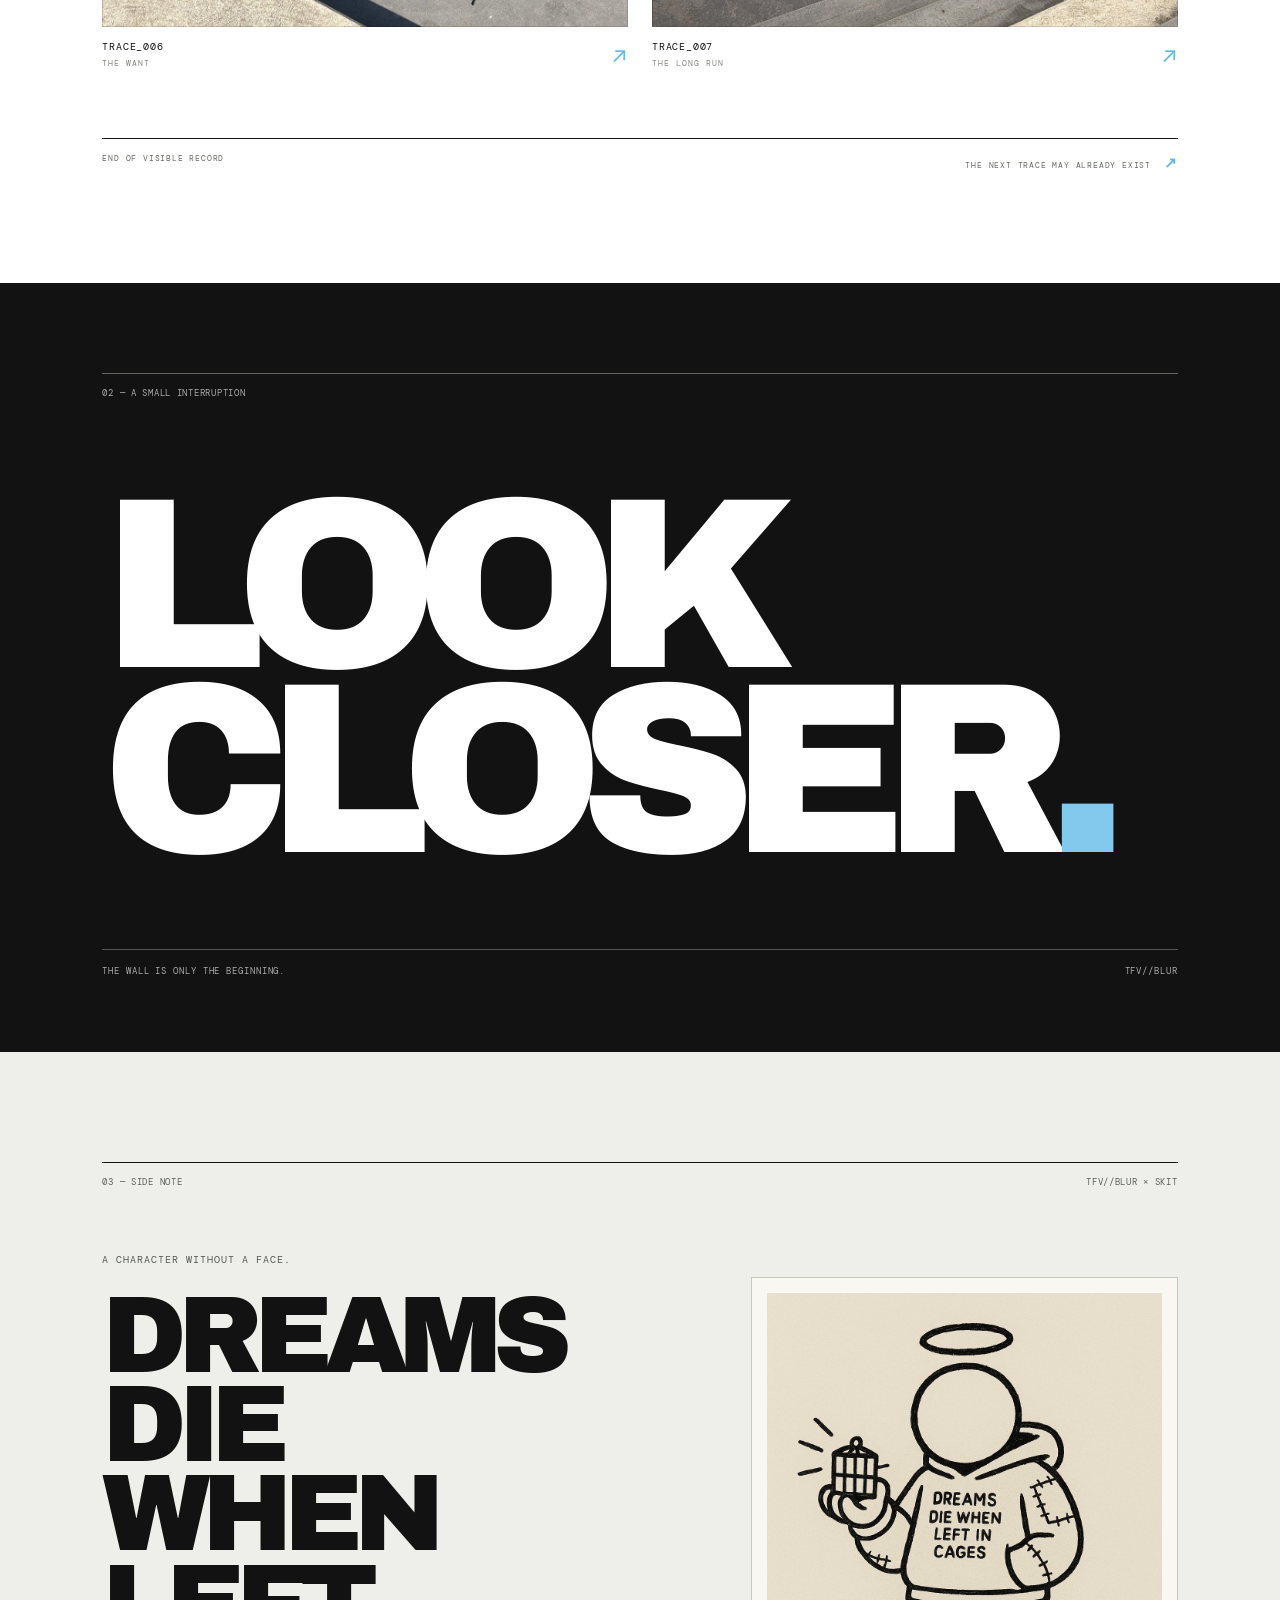
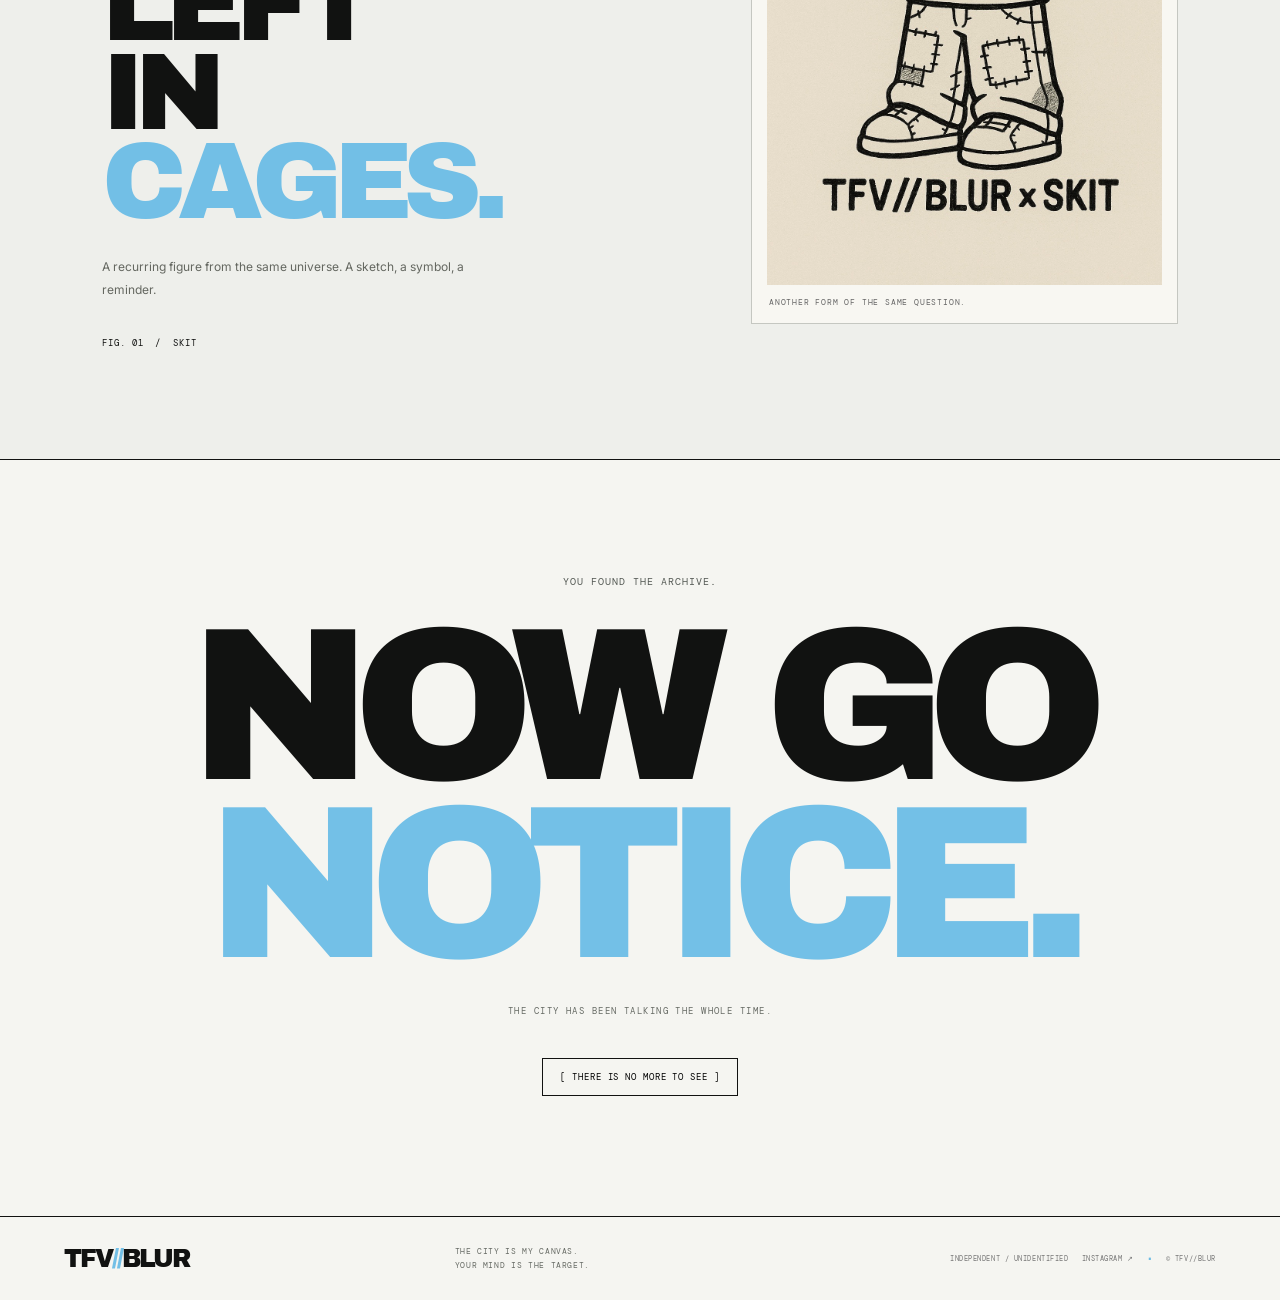
==== commit b572c24d: "Bust cached terminal script on homepage" ====
--- a/index.html
+++ b/index.html
@@ -89,6 +89,6 @@
 
   <div class="viewer" id="viewer" aria-hidden="true"><button class="viewer-close" aria-label="Close">×</button><button class="viewer-prev" aria-label="Previous">←</button><figure><img id="viewer-image" src="" alt=""><figcaption><span id="viewer-id"></span><span id="viewer-tag"></span></figcaption></figure><button class="viewer-next" aria-label="Next">→</button></div>
   <div class="terminal" id="terminal" aria-hidden="true"><div class="terminal-box"><div class="terminal-head"><span>UNKNOWN CONSOLE / TFV//BLUR</span><button class="terminal-close" aria-label="Close">×</button></div><div class="terminal-body"><div id="terminal-output"><p>CONNECTION FOUND.</p><p>IDENTITY: WITHHELD.</p><p>TYPE <b>help</b> TO CONTINUE.</p></div><form id="terminal-form"><label for="terminal-input">visitor@street:~$</label><input id="terminal-input" autocomplete="off" spellcheck="false"></form></div></div></div>
-  <script src="script.js"></script>
+  <script src="script.js?v=20261112-2"></script>
 </body>
 </html>
--- a/style.css
+++ b/style.css
@@ -29,3 +29,15 @@
 /* Header Instagram link */
 .header-instagram{display:inline-flex;align-items:center;justify-content:center;width:34px;height:34px;color:var(--ink);text-decoration:none;transition:color .2s,transform .2s;flex:0 0 auto}.header-instagram svg{display:block;width:23px;height:23px}.header-instagram:hover{color:#65b8e3;transform:translateY(-2px)}
 @media(max-width:760px){.header-instagram{margin-left:auto;margin-right:18px;width:30px;height:30px}.header-instagram svg{width:22px;height:22px}.nav-toggle{margin-left:0}}
+
+/* Header Instagram link placement */
+.header .navigation .header-instagram{display:inline-flex;align-items:center;justify-content:center;width:24px;height:24px;color:var(--ink);text-decoration:none;flex:0 0 24px;margin:0 -8px}
+.header .navigation .header-instagram svg{display:block;width:21px;height:21px}
+.header .navigation .header-instagram:hover{color:#65b8e3}
+@media(max-width:760px){
+  .header{position:relative}
+  .header>.identity{margin-right:auto}
+  .header>.nav-toggle{margin-left:0}
+  .header .navigation .header-instagram{position:absolute;right:105px;top:50%;transform:translateY(-50%);margin:0;width:28px;height:28px}
+  .header .navigation .header-instagram svg{width:23px;height:23px}
+}
